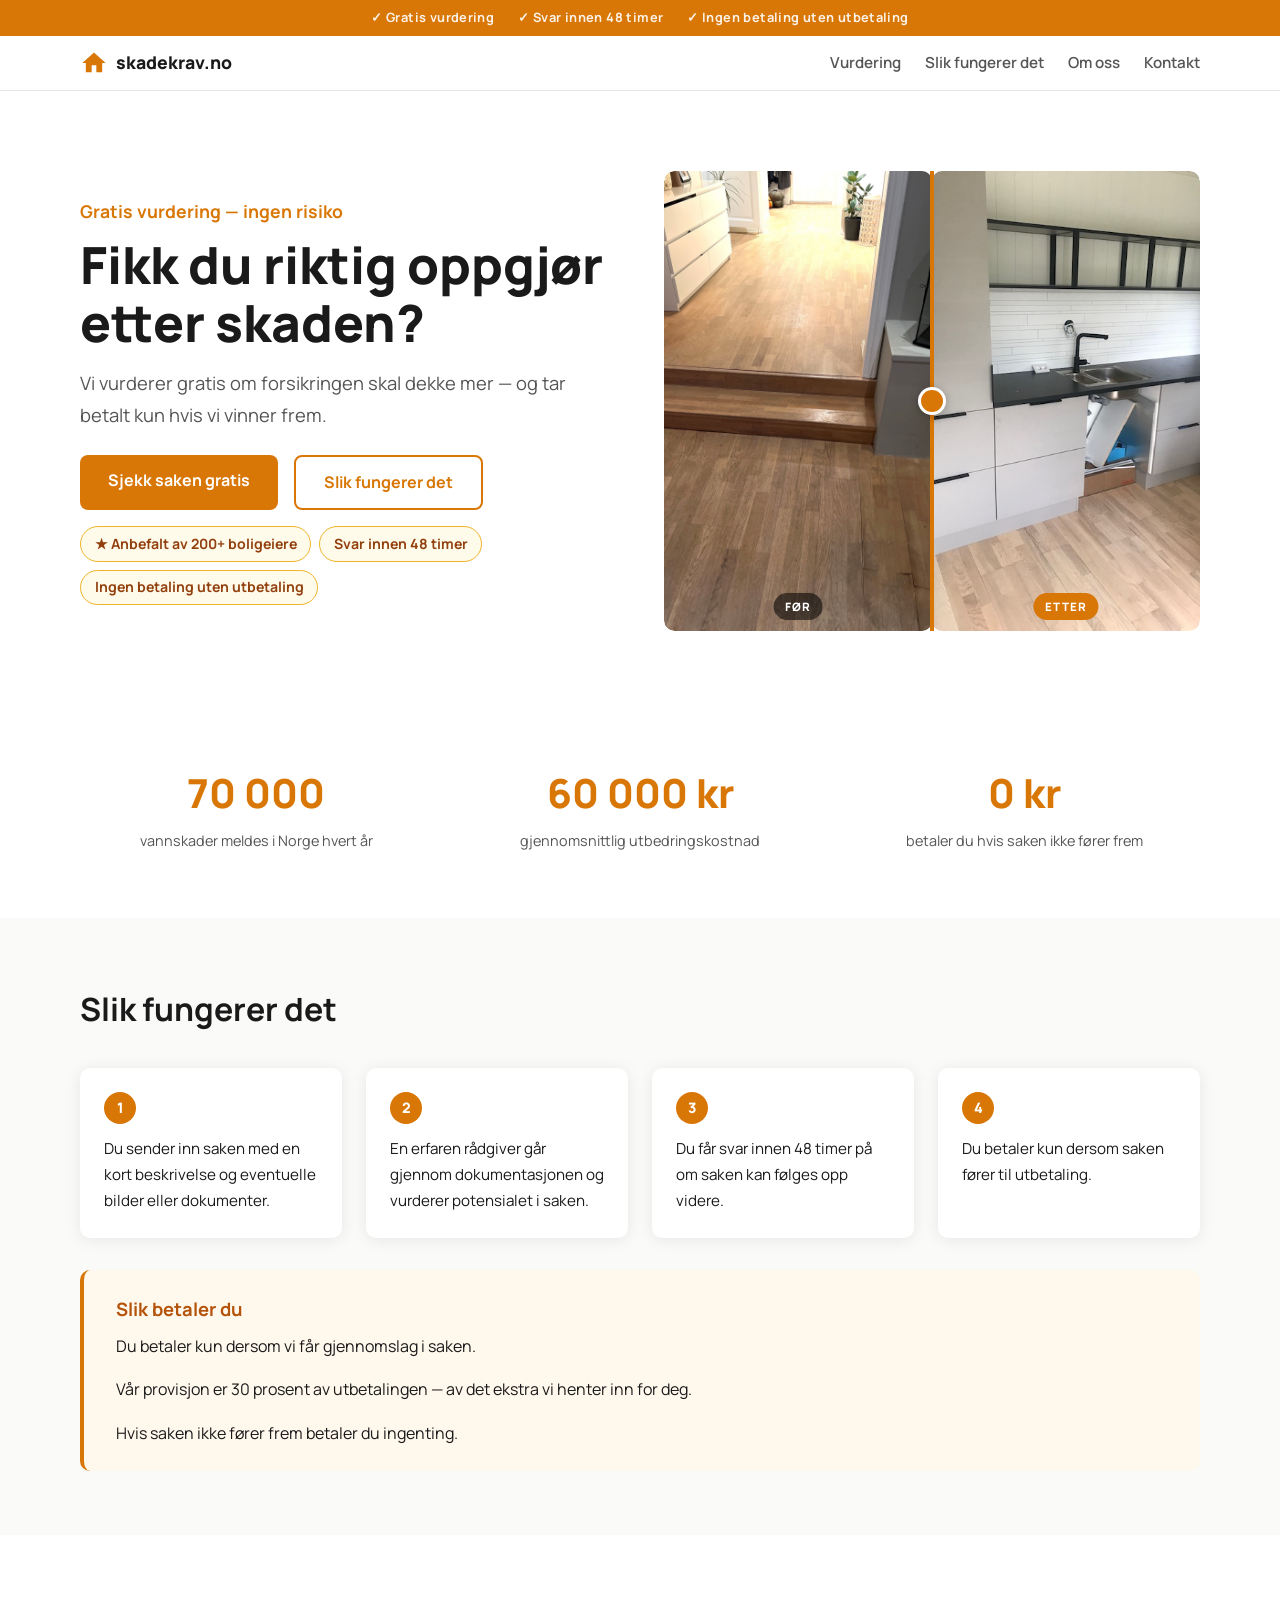
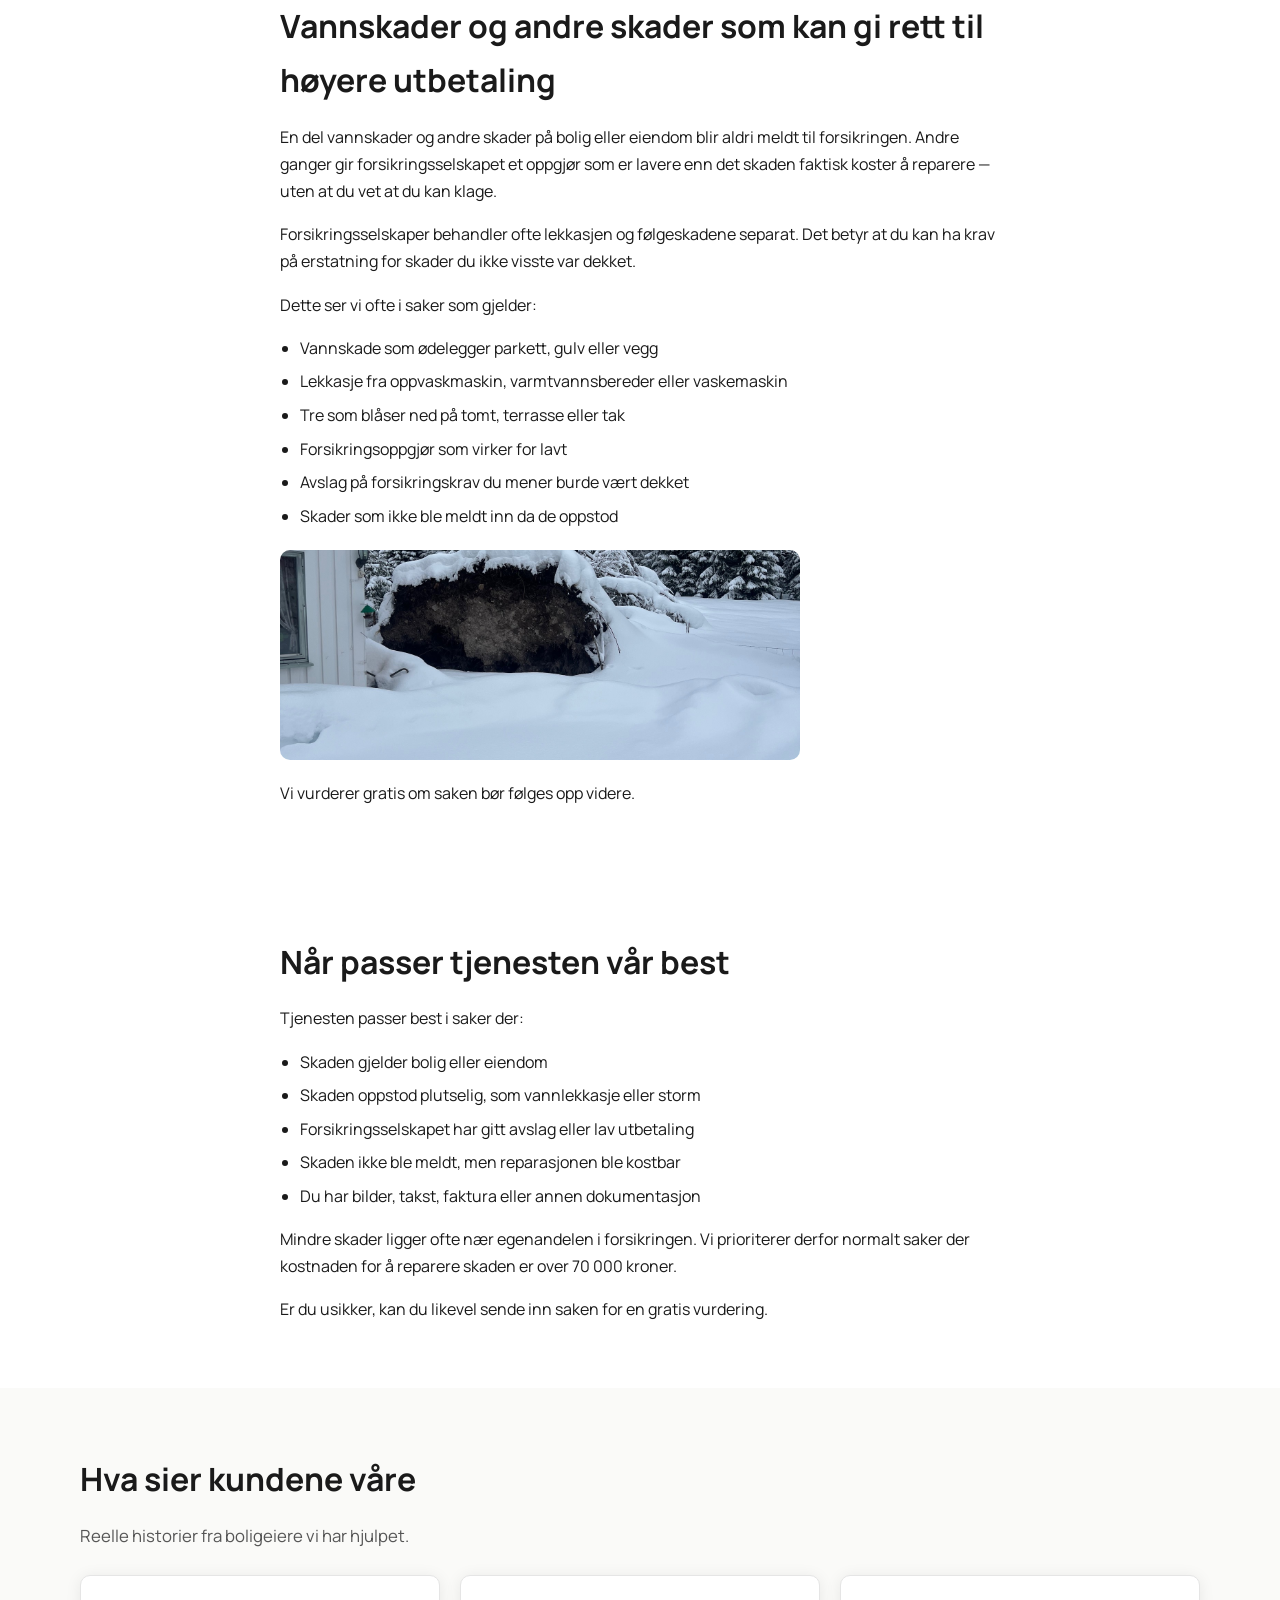
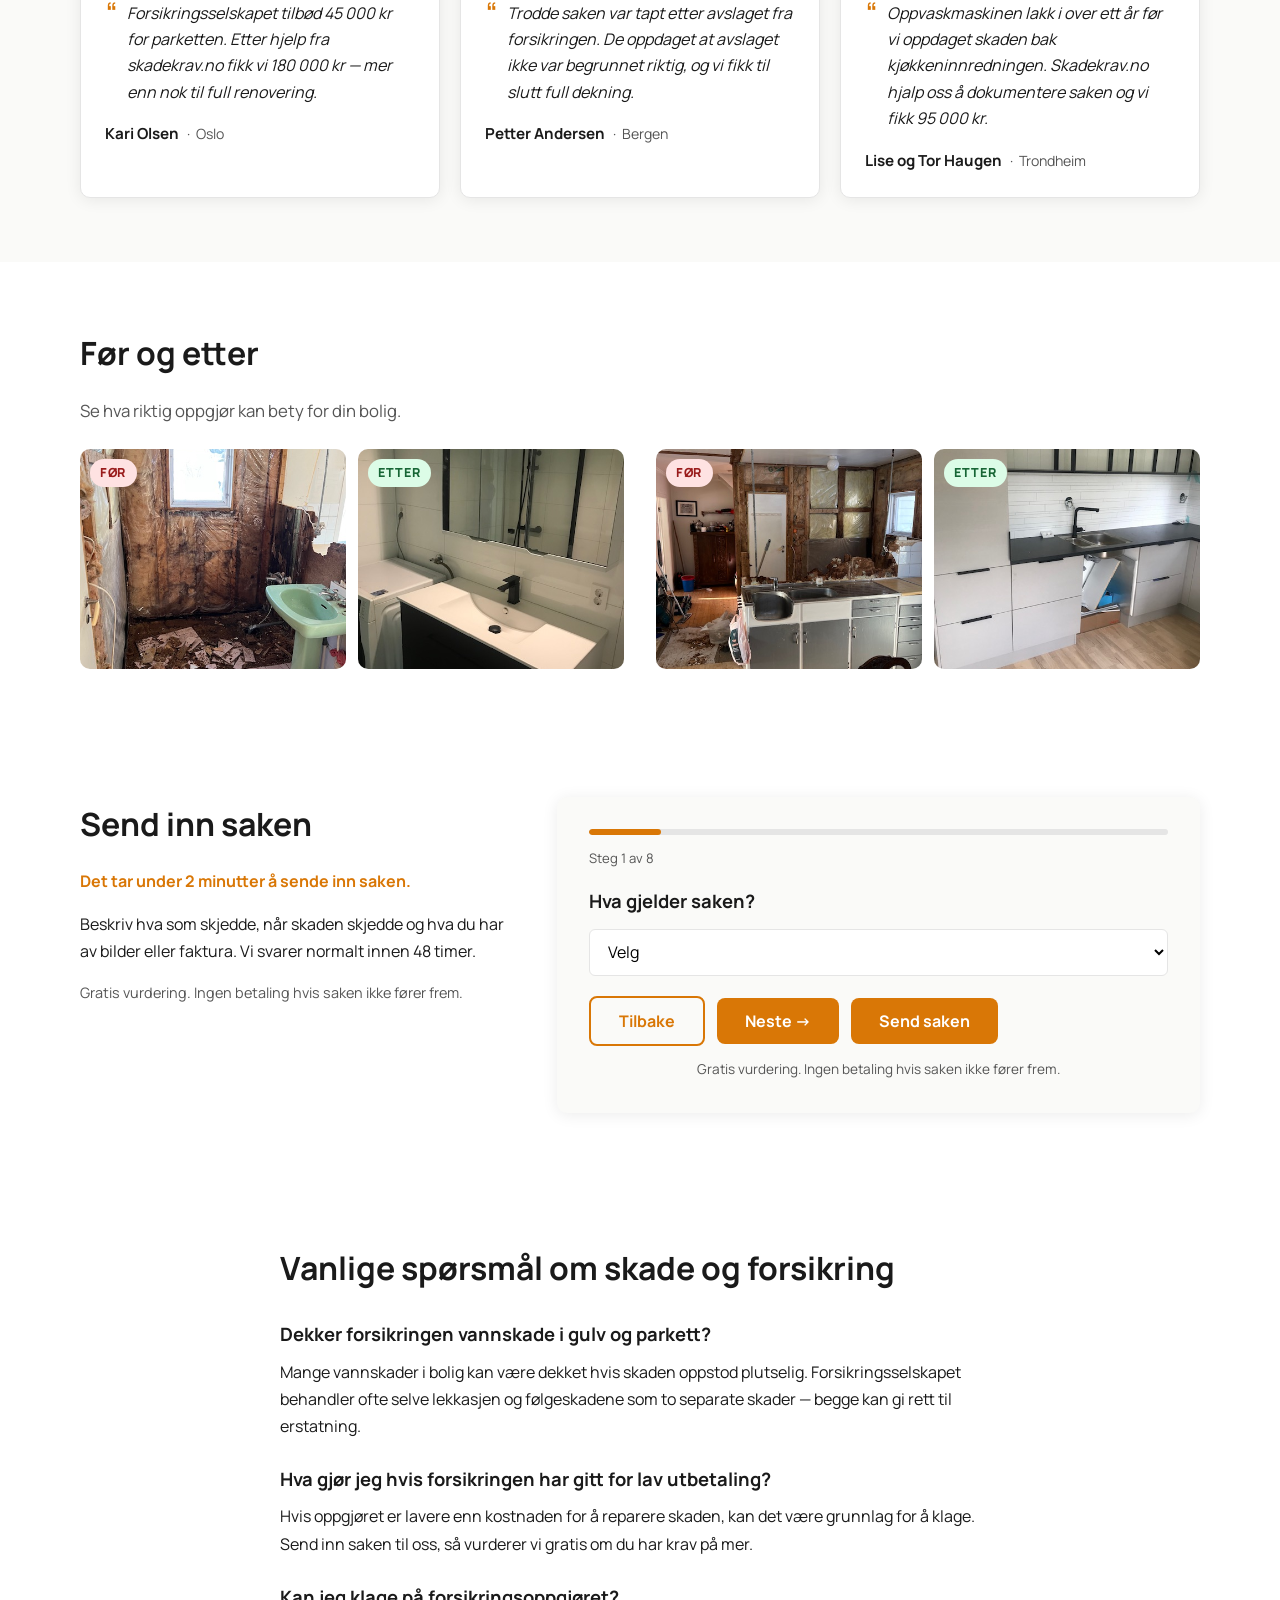
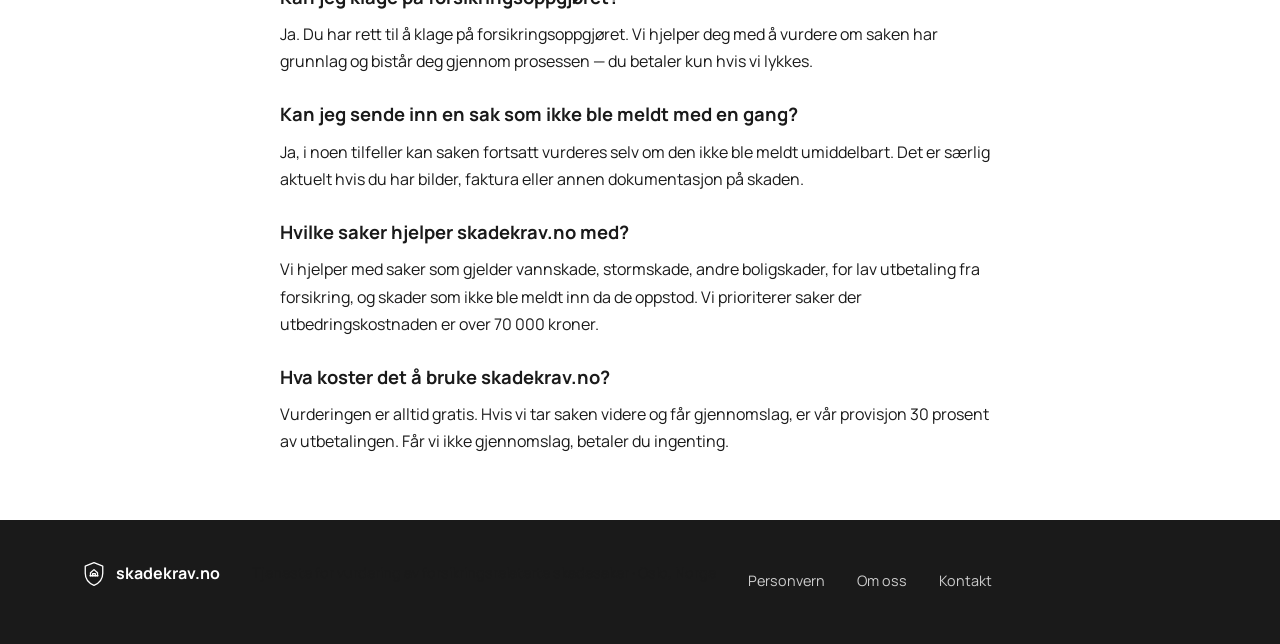
==== index.html @ d32fb57f "Første versjon av skadekrav.no" ====
<!doctype html>
<html lang="no">
<head>
  <meta charset="UTF-8">
  <meta name="viewport" content="width=device-width, initial-scale=1">
  <title>skadekrav.no | Hjelp med forsikringskrav og skadeoppgjør bolig</title>
  <meta name="description" content="Har du fått avslag eller for lav utbetaling fra forsikringen etter vannskade, stormskade eller annen boligskade? Vi vurderer skadekravet ditt gratis og hjelper deg få det du har rett på.">
  <meta name="keywords" content="vannskade forsikring, forsikring avslag, klage forsikringsoppgjør, for lav utbetaling forsikring, hjelp forsikringssak bolig, følgeskade forsikring, lekkasje oppvaskmaskin forsikring, skadekrav bolig">
  <meta name="robots" content="index, follow">
  <link rel="canonical" href="https://skadekrav.no/">
  <meta property="og:title" content="Skadekrav.no – Hjelp med forsikringskrav ved boligskade">
  <meta property="og:description" content="Har du fått avslag eller for lav utbetaling? Vi vurderer saken gratis og hjelper deg få det du har krav på.">
  <meta property="og:url" content="https://skadekrav.no/">
  <meta property="og:type" content="website">
  <meta property="og:locale" content="nb_NO">

  <script type="application/ld+json">
  {"@context":"https://schema.org","@type":"ProfessionalService","name":"Skadekrav.no","description":"Hjelp med forsikringskrav og skadeoppgjør ved boligskader i Norge","url":"https://skadekrav.no","areaServed":"Norway","serviceType":"Forsikringskrav og skadeoppgjør","priceRange":"30% provisjon ved vellykket oppgjør","availableLanguage":"Norwegian"}
  </script>
  <script type="application/ld+json">
  {"@context":"https://schema.org","@type":"FAQPage","mainEntity":[{"@type":"Question","name":"Dekker forsikringen vannskade i gulv og parkett?","acceptedAnswer":{"@type":"Answer","text":"Mange vannskader kan være dekket hvis skaden oppstod plutselig. Forsikringsselskapet behandler ofte lekkasjen og følgeskadene som to separate skader — begge kan gi rett til erstatning."}},{"@type":"Question","name":"Hva gjør jeg hvis forsikringen har gitt for lav utbetaling?","acceptedAnswer":{"@type":"Answer","text":"Hvis oppgjøret er lavere enn kostnaden for å reparere skaden, kan det være grunnlag for å klage. Vi vurderer gratis om du har krav på mer."}},{"@type":"Question","name":"Kan jeg klage på forsikringsoppgjøret?","acceptedAnswer":{"@type":"Answer","text":"Ja. Du har rett til å klage. Vi hjelper deg — du betaler kun hvis vi lykkes."}},{"@type":"Question","name":"Hva koster det?","acceptedAnswer":{"@type":"Answer","text":"Vurderingen er alltid gratis. Får vi gjennomslag, er provisjonen 30 prosent. Lykkes vi ikke, betaler du ingenting."}}]}
  </script>

  <link rel="preconnect" href="https://fonts.googleapis.com">
  <link rel="preconnect" href="https://fonts.gstatic.com" crossorigin>
  <link href="https://fonts.googleapis.com/css2?family=Manrope:wght@400;600;700;800&display=swap" rel="stylesheet">
  <link rel="stylesheet" href="style.css">
  <style>
    .page { display: none; }
    .page.active { display: block; }
  </style>
</head>
<body>

  <div class="topbar" role="banner" aria-label="Fordeler">
    <span>✓ Gratis vurdering</span>
    <span>✓ Svar innen 48 timer</span>
    <span>✓ Ingen betaling uten utbetaling</span>
  </div>

  <header class="site-header" id="top">
    <div class="container nav-wrap">
      <a class="logo" href="#" onclick="showPage('forside'); return false;" aria-label="Til forsiden">
        <svg width="28" height="28" viewBox="0 0 24 24" fill="none" aria-hidden="true" focusable="false">
          <path d="M10 20v-6h4v6h5v-8h3L12 3 2 12h3v8z" fill="#d97706"/>
        </svg>
        <span>skadekrav.no</span>
      </a>
      <button class="menu-toggle" aria-expanded="false" aria-controls="main-menu">Meny</button>
      <nav id="main-menu" class="main-nav" aria-label="Hovedmeny">
        <a href="#" onclick="showPage('forside'); scrollTo('krav'); return false;">Vurdering</a>
        <a href="#" onclick="showPage('forside'); scrollTo('slik'); return false;">Slik fungerer det</a>
        <a href="#" onclick="showPage('om-oss'); return false;">Om oss</a>
        <a href="#" onclick="showPage('forside'); scrollTo('kontakt'); return false;">Kontakt</a>
      </nav>
    </div>
  </header>

  <!-- ===== FORSIDE ===== -->
  <div id="page-forside" class="page active">
    <main>

      <section class="hero section">
        <div class="container hero-grid">
          <div class="hero-content">
            <p class="hero-kicker">Gratis vurdering — ingen risiko</p>
            <h1>Fikk du riktig oppgjør etter skaden?</h1>
            <p class="lead">Vi vurderer gratis om forsikringen skal dekke mer — og tar betalt kun hvis vi vinner frem.</p>
            <div class="cta-group">
              <a class="btn js-cta-primary" href="#" onclick="scrollTo('kontakt'); return false;">Sjekk saken gratis</a>
              <a class="btn btn-ghost" href="#" onclick="scrollTo('slik'); return false;">Slik fungerer det</a>
            </div>
            <div class="trust-line" aria-label="Trygghetsinformasjon">
              <span>&#9733; Anbefalt av 200+ boligeiere</span>
              <span>Svar innen 48 timer</span>
              <span>Ingen betaling uten utbetaling</span>
            </div>
          </div>
          <figure class="hero-image-wrap">
            <div class="hero-split" role="img" aria-label="Parkettgulv skadet av vann til venstre, renovert rom til høyre">
              <div class="hero-split-half">
                <img src="images/hero-parkett-vannskade.jpg" alt="Skadet parkettgulv før utbedring" loading="eager">
                <span class="hero-split-badge foer">Før</span>
              </div>
              <div class="hero-split-divider" aria-hidden="true"></div>
              <div class="hero-split-half">
                <img src="images/resultat-kjokken.jpg" alt="Renovert rom etter forsikringsoppgjør" loading="eager">
                <span class="hero-split-badge etter">Etter</span>
              </div>
            </div>
          </figure>
        </div>
      </section>

      <section class="section section-stats">
        <div class="container stats-grid">
          <div class="stat">
            <span class="stat-num">70 000</span>
            <span class="stat-label">vannskader meldes i Norge hvert år</span>
          </div>
          <div class="stat">
            <span class="stat-num">60 000 kr</span>
            <span class="stat-label">gjennomsnittlig utbedringskostnad</span>
          </div>
          <div class="stat">
            <span class="stat-num">0 kr</span>
            <span class="stat-label">betaler du hvis saken ikke fører frem</span>
          </div>
        </div>
      </section>

      <section class="section section-soft" id="slik">
        <div class="container">
          <h2>Slik fungerer det</h2>
          <div class="steps four">
            <article class="step">
              <span class="step-num">1</span>
              <p>Du sender inn saken med en kort beskrivelse og eventuelle bilder eller dokumenter.</p>
            </article>
            <article class="step">
              <span class="step-num">2</span>
              <p>En erfaren rådgiver går gjennom dokumentasjonen og vurderer potensialet i saken.</p>
            </article>
            <article class="step">
              <span class="step-num">3</span>
              <p>Du får svar innen 48 timer på om saken kan følges opp videre.</p>
            </article>
            <article class="step">
              <span class="step-num">4</span>
              <p>Du betaler kun dersom saken fører til utbetaling.</p>
            </article>
          </div>
          <aside class="payment-box" aria-label="Betalingsinformasjon">
            <h3>Slik betaler du</h3>
            <p>Du betaler kun dersom vi får gjennomslag i saken.</p>
            <p>Vår provisjon er 30 prosent av utbetalingen — av det ekstra vi henter inn for deg.</p>
            <p>Hvis saken ikke fører frem betaler du ingenting.</p>
          </aside>
        </div>
      </section>

      <section class="section" id="krav">
        <div class="container narrow">
          <h2>Vannskader og andre skader som kan gi rett til høyere utbetaling</h2>
          <p>En del vannskader og andre skader på bolig eller eiendom blir aldri meldt til forsikringen. Andre ganger gir forsikringsselskapet et oppgjør som er lavere enn det skaden faktisk koster å reparere — uten at du vet at du kan klage.</p>
          <p>Forsikringsselskaper behandler ofte lekkasjen og følgeskadene separat. Det betyr at du kan ha krav på erstatning for skader du ikke visste var dekket.</p>
          <p>Dette ser vi ofte i saker som gjelder:</p>
          <ul class="event-list">
            <li>Vannskade som ødelegger parkett, gulv eller vegg</li>
            <li>Lekkasje fra oppvaskmaskin, varmtvannsbereder eller vaskemaskin</li>
            <li>Tre som blåser ned på tomt, terrasse eller tak</li>
            <li>Forsikringsoppgjør som virker for lavt</li>
            <li>Avslag på forsikringskrav du mener burde vært dekket</li>
            <li>Skader som ikke ble meldt inn da de oppstod</li>
          </ul>
          <img src="images/stormskade.jpg" alt="Stormskade — tre veltet over terrasse" loading="lazy" class="krav-storm-img">
          <p>Vi vurderer gratis om saken bør følges opp videre.</p>
        </div>
      </section>

      <section class="section" id="passer-best">
        <div class="container narrow">
          <h2>Når passer tjenesten vår best</h2>
          <p>Tjenesten passer best i saker der:</p>
          <ul class="event-list">
            <li>Skaden gjelder bolig eller eiendom</li>
            <li>Skaden oppstod plutselig, som vannlekkasje eller storm</li>
            <li>Forsikringsselskapet har gitt avslag eller lav utbetaling</li>
            <li>Skaden ikke ble meldt, men reparasjonen ble kostbar</li>
            <li>Du har bilder, takst, faktura eller annen dokumentasjon</li>
          </ul>
          <p>Mindre skader ligger ofte nær egenandelen i forsikringen. Vi prioriterer derfor normalt saker der kostnaden for å reparere skaden er over 70 000 kroner.</p>
          <p>Er du usikker, kan du likevel sende inn saken for en gratis vurdering.</p>
        </div>
      </section>

      <section class="section section-soft" id="kundehistorier">
        <div class="container">
          <h2>Hva sier kundene våre</h2>
          <p class="section-lead">Reelle historier fra boligeiere vi har hjulpet.</p>
          <div class="testimonials-grid">
            <article class="testimonial-card">
              <blockquote>Forsikringsselskapet tilbød 45 000 kr for parketten. Etter hjelp fra skadekrav.no fikk vi 180 000 kr — mer enn nok til full renovering.</blockquote>
              <footer>
                <strong>Kari Olsen</strong>
                <span>Oslo</span>
              </footer>
            </article>
            <article class="testimonial-card">
              <blockquote>Trodde saken var tapt etter avslaget fra forsikringen. De oppdaget at avslaget ikke var begrunnet riktig, og vi fikk til slutt full dekning.</blockquote>
              <footer>
                <strong>Petter Andersen</strong>
                <span>Bergen</span>
              </footer>
            </article>
            <article class="testimonial-card">
              <blockquote>Oppvaskmaskinen lakk i over ett år før vi oppdaget skaden bak kjøkkeninnredningen. Skadekrav.no hjalp oss å dokumentere saken og vi fikk 95 000 kr.</blockquote>
              <footer>
                <strong>Lise og Tor Haugen</strong>
                <span>Trondheim</span>
              </footer>
            </article>
          </div>
        </div>
      </section>

      <section class="section" id="foer-etter">
        <div class="container">
          <h2>Før og etter</h2>
          <p class="section-lead">Se hva riktig oppgjør kan bety for din bolig.</p>
          <div class="foer-etter-grid">
            <div class="foer-etter-pair">
              <div class="foer-etter-col">
                <span class="foer-etter-label foer">Før</span>
                <img src="images/fuktskade-bad.jpeg" alt="Fuktskade på bad" loading="lazy">
              </div>
              <div class="foer-etter-col">
                <span class="foer-etter-label etter">Etter</span>
                <img src="images/resultat-bad.jpg" alt="Bad etter utbedring" loading="lazy">
              </div>
            </div>
            <div class="foer-etter-pair">
              <div class="foer-etter-col">
                <span class="foer-etter-label foer">Før</span>
                <img src="images/demontert-kjokken-vannskade.jpeg" alt="Kjøkken demontert etter vannskade" loading="lazy">
              </div>
              <div class="foer-etter-col">
                <span class="foer-etter-label etter">Etter</span>
                <img src="images/resultat-kjokken.jpg" alt="Kjøkken etter utbedring" loading="lazy">
              </div>
            </div>
          </div>
        </div>
      </section>

      <section class="section" id="kontakt">
        <div class="container contact-grid">
          <div>
            <h2>Send inn saken</h2>
            <p class="form-speed">Det tar under 2 minutter å sende inn saken.</p>
            <p>Beskriv hva som skjedde, når skaden skjedde og hva du har av bilder eller faktura. Vi svarer normalt innen 48 timer.</p>
            <p class="privacy-link">Gratis vurdering. Ingen betaling hvis saken ikke fører frem.</p>
          </div>
          <form action="https://formspree.io/f/xgonvdrz" method="POST" enctype="multipart/form-data" id="claim-form" class="form-card">
            <div class="form-progress-wrap" aria-hidden="true">
              <div class="form-progress-bar" id="form-progress-bar"></div>
            </div>
            <p class="form-step-counter" id="form-step-counter" aria-live="polite">Steg 1 av 8</p>

            <div class="form-step" data-step="1">
              <p class="step-question">Hva gjelder saken?</p>
              <label for="caseType" class="sr-only">Hva gjelder saken?</label>
              <select id="caseType" name="hva_gjelder_saken" required>
                <option value="">Velg</option>
                <option>Vannskade i bolig</option>
                <option>Skade på kjøkken eller bad</option>
                <option>Elektrisk skade eller overspenning</option>
                <option>Stormskade på tomt eller bolig</option>
                <option>Annen boligskade</option>
              </select>
            </div>

            <div class="form-step" data-step="2">
              <p class="step-question">Har du meldt skaden til forsikring?</p>
              <label for="reportedToInsurance" class="sr-only">Har du meldt skaden til forsikring?</label>
              <select id="reportedToInsurance" name="meldt_til_forsikring" required>
                <option value="">Velg</option>
                <option>Nei</option>
                <option>Ja</option>
                <option>Usikker</option>
              </select>
            </div>

            <div class="form-step" data-step="3">
              <p class="step-question">Hva er status på saken?</p>
              <label for="caseStatus" class="sr-only">Hva er status på saken?</label>
              <select id="caseStatus" name="saksstatus" required>
                <option value="">Velg</option>
                <option>Ikke meldt ennå</option>
                <option>Fått avslag</option>
                <option>Fått oppgjør som virker for lavt</option>
                <option>Saken er under behandling</option>
                <option>Usikker</option>
              </select>
            </div>

            <div class="form-step" data-step="4">
              <p class="step-question">Har du fått et oppgjør eller tilbud fra forsikringsselskapet?</p>
              <label for="insuranceOffer" class="sr-only">Har du fått et oppgjør eller tilbud?</label>
              <select id="insuranceOffer" name="oppgjor_eller_tilbud" required>
                <option value="">Velg</option>
                <option>Ja</option>
                <option>Nei</option>
                <option>Usikker</option>
              </select>
            </div>

            <div class="form-step" data-step="5">
              <p class="step-question">Hva tror du det vil koste å reparere skaden?</p>
              <label for="damageSize" class="sr-only">Hva tror du det vil koste?</label>
              <select id="damageSize" name="skadestorrelse" required>
                <option value="">Velg</option>
                <option>0 til 70 000</option>
                <option>70 000 til 150 000</option>
                <option>150 000 til 500 000</option>
                <option>Over 500 000</option>
                <option>Usikker</option>
              </select>
              <p id="small-claim-note" class="field-note" hidden>Mindre skader ligger ofte nær egenandelen i forsikringen. De fleste sakene vi prioriterer ligger over 70 000 kroner. Du kan likevel sende inn saken hvis du er usikker.</p>
            </div>

            <div class="form-step" data-step="6">
              <p class="step-question">Har du bilder, takst, faktura eller annen dokumentasjon?</p>
              <label for="hasDocs" class="sr-only">Har du dokumentasjon?</label>
              <select id="hasDocs" name="dokumentasjon_status" required>
                <option value="">Velg</option>
                <option>Ja</option>
                <option>Nei</option>
                <option>Delvis</option>
              </select>
            </div>

            <div class="form-step" data-step="7">
              <p class="step-question">Dine kontaktopplysninger</p>
              <label for="name">Navn</label>
              <input id="name" name="navn" type="text" required>
              <label for="phone">Telefon</label>
              <input id="phone" name="telefon" type="tel" inputmode="tel" required>
              <label for="email">E-post</label>
              <input id="email" name="email" type="email" required>
            </div>

            <div class="form-step" data-step="8">
              <p class="step-question">Beskriv skaden kort</p>
              <label for="message">Hva skjedde, og hva fikk du eventuelt tilbud om?</label>
              <textarea id="message" name="beskrivelse" rows="4" required></textarea>
              <label for="dokument">Last opp bilde eller filer (valgfritt)</label>
              <input id="dokument" name="dokument" type="file" accept="image/*,.pdf,.doc,.docx" multiple>
              <label class="check-label">
                <input id="consent" name="consent" type="checkbox" required>
                Jeg samtykker til at opplysningene brukes til vurdering av saken og at jeg kan kontaktes på oppgitt telefon og e-post.
              </label>
              <p class="privacy-link">Les <a href="#" onclick="showPage('personvern'); return false;">personvernerklæring</a>.</p>
            </div>

            <input type="hidden" id="priorityLevel" name="prioritet_internt" value="Normal">

            <div class="form-nav">
              <button type="button" class="btn btn-ghost" id="form-prev" hidden>Tilbake</button>
              <button type="button" class="btn" id="form-next">Neste &rarr;</button>
              <button type="submit" class="btn" id="form-submit" hidden>Send saken</button>
            </div>

            <p class="form-trust">Gratis vurdering. Ingen betaling hvis saken ikke fører frem.</p>
          </form>
        </div>
      </section>

      <section class="section" id="faq">
        <div class="container narrow">
          <h2>Vanlige spørsmål om skade og forsikring</h2>
          <h3>Dekker forsikringen vannskade i gulv og parkett?</h3>
          <p>Mange vannskader i bolig kan være dekket hvis skaden oppstod plutselig. Forsikringsselskapet behandler ofte selve lekkasjen og følgeskadene som to separate skader — begge kan gi rett til erstatning.</p>
          <h3>Hva gjør jeg hvis forsikringen har gitt for lav utbetaling?</h3>
          <p>Hvis oppgjøret er lavere enn kostnaden for å reparere skaden, kan det være grunnlag for å klage. Send inn saken til oss, så vurderer vi gratis om du har krav på mer.</p>
          <h3>Kan jeg klage på forsikringsoppgjøret?</h3>
          <p>Ja. Du har rett til å klage på forsikringsoppgjøret. Vi hjelper deg med å vurdere om saken har grunnlag og bistår deg gjennom prosessen — du betaler kun hvis vi lykkes.</p>
          <h3>Kan jeg sende inn en sak som ikke ble meldt med en gang?</h3>
          <p>Ja, i noen tilfeller kan saken fortsatt vurderes selv om den ikke ble meldt umiddelbart. Det er særlig aktuelt hvis du har bilder, faktura eller annen dokumentasjon på skaden.</p>
          <h3>Hvilke saker hjelper skadekrav.no med?</h3>
          <p>Vi hjelper med saker som gjelder vannskade, stormskade, andre boligskader, for lav utbetaling fra forsikring, og skader som ikke ble meldt inn da de oppstod. Vi prioriterer saker der utbedringskostnaden er over 70 000 kroner.</p>
          <h3>Hva koster det å bruke skadekrav.no?</h3>
          <p>Vurderingen er alltid gratis. Hvis vi tar saken videre og får gjennomslag, er vår provisjon 30 prosent av utbetalingen. Får vi ikke gjennomslag, betaler du ingenting.</p>
        </div>
      </section>

    </main>
  </div>

  <!-- ===== OM OSS ===== -->
  <div id="page-om-oss" class="page">
    <main>
      <section class="section">
        <div class="container narrow">
          <h1>Om skadekrav.no</h1>
          <p class="lead">Vi er ikke advokater. Vi er ikke et forsikringsselskap. Vi er vanlige folk som har lært systemet å kjenne gjennom mange år med egne kamper — og som nå bruker den kunnskapen til å hjelpe deg.</p>

          <h2>Historien bak</h2>
          <p>Skadekrav.no ble startet av Hans Ivar, bosatt i Oslo-området. Bakgrunnen er ikke juridisk utdanning eller erfaring fra forsikringsbransjen — men noe som kanskje er mer verdifullt: år med egne kamper mot det norske forsikringssystemet.</p>
          <p>Vannskader, stormskader, forsikringsavslag og oppgjør som var langt lavere enn det skadene faktisk kostet å utbedre. Som vanlig boligeier lærte Hans Ivar tidlig at forsikringsselskapene ikke alltid gjør jobben sin på vegne av deg. De har egne takstmenn, egne prosedyrer og egne interesser. Og de fleste av oss vet ikke at vi har rett til å utfordre dem.</p>
          <p>Gjennom mange år med egne saker — for seg selv og familien — ble regelverket, klagemulighetene og de avgjørende argumentene innlært fra innsiden. Ikke fra en lærebok, men fra virkeligheten. Det er denne erfaringen som nå tilbys deg.</p>

          <h2>Hva vi gjør</h2>
          <p>Vi vurderer saken din, ser på dokumentasjonen og gir deg en ærlig tilbakemelding på om du har grunnlag for å gå videre. Hvis vi tror saken kan føre frem, følger vi den opp på dine vegne.</p>
          <p>Vi er ikke advokater og tilbyr ikke juridisk rådgivning. Vi er erfarne privatpersoner som kjenner forsikringssystemet godt og vet hvordan man kommuniserer med forsikringsselskaper for å få rettferdige oppgjør.</p>

          <h2>Hvem vi hjelper</h2>
          <ul class="event-list">
            <li>Boligeiere som har fått avslag de ikke forstår</li>
            <li>Folk som har fått et oppgjør som ikke dekker den faktiske skaden</li>
            <li>De som ikke meldte skaden med en gang, men fortsatt kan ha krav</li>
            <li>Alle som føler seg overkjørt av forsikringsselskapet sitt</li>
          </ul>

          <h2>Vår modell — ingen risiko for deg</h2>
          <p>Vi tar ingen betaling for vurderingen. Hvis vi vurderer at saken ikke har grunnlag, koster det deg ingenting. Hvis vi tar saken og vinner frem, tar vi 30 prosent av det vi henter inn for deg. Det betyr at vi bare tjener penger hvis du gjør det. Det er slik det skal være.</p>

          <div class="cta-group">
            <a class="btn" href="#" onclick="showPage('forside'); return false;">Send inn saken gratis</a>
          </div>
        </div>
      </section>
    </main>
  </div>

  <!-- ===== PERSONVERN ===== -->
  <div id="page-personvern" class="page">
    <main>
      <section class="section">
        <div class="container narrow">
          <h1>Personvernerklæring</h1>
          <p class="lead">Sist oppdatert: mars 2026</p>
          <p>Skadekrav.no tar personvern på alvor. Denne erklæringen forklarer hvilke personopplysninger vi samler inn, hvorfor vi gjør det, og hvilke rettigheter du har.</p>

          <h2>1. Behandlingsansvarlig</h2>
          <ul class="event-list">
            <li>Virksomhet: Skadekrav.no</li>
            <li>Sted: Oslo, Norge</li>
            <li>E-post: post@skadekrav.no</li>
          </ul>
          <p><em>Org.nr. og full forretningsadresse legges til når virksomheten er registrert i Brønnøysundregisteret.</em></p>

          <h2>2. Hvilke opplysninger samler vi inn</h2>
          <ul class="event-list">
            <li>Navn, telefonnummer og e-postadresse</li>
            <li>Beskrivelse av skaden og saken din</li>
            <li>Eventuelle opplastede filer (bilder, faktura, dokumenter)</li>
            <li>Svar på spørsmål om skadetype, forsikringsstatus og skadeomfang</li>
          </ul>

          <h2>3. Formål og rettslig grunnlag</h2>
          <p>Vi behandler opplysningene for å vurdere saken din, kontakte deg med svar, og bistå deg i en eventuell klagesak mot forsikringsselskapet. Rettslig grunnlag er ditt samtykke (GDPR artikkel 6 nr. 1 bokstav a).</p>

          <h2>4. Lagringstid</h2>
          <p>Opplysninger lagres i inntil 12 måneder etter avsluttet sak. Saker som ikke følges opp videre slettes innen 3 måneder.</p>

          <h2>5. Hvem deler vi opplysningene med</h2>
          <p><strong>Formspree:</strong> Skjemaet bruker Formspree (formspree.io), et amerikansk selskap, som databehandler på våre vegne. Overføringen er basert på EUs standardkontraktsvilkår (SCCs). Les mer på formspree.io/legal/privacy-policy.</p>
          <p><strong>Forsikringsselskaper:</strong> Opplysninger deles kun med ditt eksplisitte samtykke og på dine vegne i forbindelse med klagesaker.</p>

          <h2>6. Dine rettigheter</h2>
          <p>Du har rett til innsyn, retting, sletting og tilbaketrekking av samtykke. Du kan også klage til Datatilsynet på datatilsynet.no. Kontakt oss på post@skadekrav.no.</p>

          <h2>7. Informasjonskapsler</h2>
          <p>Skadekrav.no bruker ikke informasjonskapsler til sporing eller markedsføring.</p>

          <h2>8. Kontakt</h2>
          <p>Spørsmål om personvern? Ta kontakt på post@skadekrav.no.</p>

          <div class="cta-group" style="margin-top: 2rem;">
            <a class="btn" href="#" onclick="showPage('forside'); return false;">Tilbake til forsiden</a>
          </div>
        </div>
      </section>
    </main>
  </div>

  <!-- FOOTER -->
  <footer class="site-footer">
    <div class="container footer-grid">
      <p class="footer-brand">
        <img src="images/logo-skadekrav.svg" alt="Logo for Skadekrav.no" width="28" height="28">
        <strong>skadekrav.no</strong>
      </p>
      <p>Tjeneste for vurdering av forsikringsrelaterte skadesaker · Oslo, Norge</p>
      <a href="#" onclick="showPage('personvern'); return false;">Personvern</a>
      <a href="#" onclick="showPage('om-oss'); return false;">Om oss</a>
      <a href="#" onclick="showPage('forside'); scrollTo('kontakt'); return false;">Kontakt</a>
    </div>
  </footer>

  <script src="script.js"></script>

</body>
</html>
---- style.css ----
/* ===========================
   SKADEKRAV.NO — style.css
   =========================== */

*, *::before, *::after { box-sizing: border-box; margin: 0; padding: 0; }

:root {
  --clr-bg: #ffffff;
  --clr-text: #1a1a1a;
  --clr-text-muted: #555;
  --clr-accent: #d97706;
  --clr-accent-dark: #b45309;
  --clr-soft: #fafaf8;
  --clr-border: #e5e5e5;
  --radius: 10px;
  --shadow: 0 2px 16px rgba(0,0,0,.08);
  --max-w: 1120px;
  --font: 'Manrope', sans-serif;
}

html { scroll-behavior: smooth; }

body {
  font-family: var(--font);
  background: var(--clr-bg);
  color: var(--clr-text);
  font-size: 1rem;
  line-height: 1.7;
}

/* CONTAINER */
.container { width: 90%; max-width: var(--max-w); margin-inline: auto; }
.container.narrow { max-width: 720px; }

/* SECTION */
.section { padding: 4rem 0; }
.section-soft { background: var(--clr-soft); }

/* TYPOGRAPHY */
h1 { font-size: clamp(2.1rem, 5.5vw, 3.2rem); font-weight: 800; line-height: 1.15; margin-bottom: 1rem; }
h2 { font-size: clamp(1.4rem, 3vw, 2rem); font-weight: 700; margin-bottom: 1rem; }
h3 { font-size: 1.15rem; font-weight: 700; margin-bottom: .5rem; margin-top: 1.5rem; }
p { margin-bottom: 1rem; color: var(--clr-text); }
p:last-child { margin-bottom: 0; }
.lead { font-size: 1.15rem; color: var(--clr-text-muted); margin-bottom: 1.5rem; }

ul.event-list { padding-left: 1.25rem; margin-bottom: 1rem; }
ul.event-list li { margin-bottom: .4rem; }

/* TOPBAR */
.topbar {
  background: var(--clr-accent);
  color: #fff;
  height: 36px;
  display: flex; align-items: center; justify-content: center;
  gap: 1.5rem;
  font-size: .8rem; font-weight: 700; letter-spacing: .03em;
  padding: 0 1rem;
  white-space: nowrap; overflow: hidden;
}
.topbar span { opacity: .9; }
@media (max-width: 600px) {
  .topbar { gap: .85rem; font-size: .72rem; }
}

/* HEADER */
.site-header {
  position: sticky; top: 0; z-index: 100;
  background: #fff;
  border-bottom: 1px solid var(--clr-border);
  padding: .75rem 0;
}
.nav-wrap { display: flex; align-items: center; gap: 1.5rem; }
.logo { display: flex; align-items: center; gap: .5rem; font-weight: 800; font-size: 1.1rem; text-decoration: none; color: var(--clr-text); }
.logo img { border-radius: 6px; }
.main-nav { display: flex; gap: 1.5rem; margin-left: auto; }
.main-nav a { text-decoration: none; color: var(--clr-text-muted); font-weight: 600; font-size: .95rem; transition: color .2s; }
.main-nav a:hover { color: var(--clr-accent); }
.menu-toggle { display: none; margin-left: auto; background: none; border: 1px solid var(--clr-border); border-radius: 6px; padding: .4rem .8rem; font-family: var(--font); font-size: .9rem; cursor: pointer; }

/* HERO */
.hero { padding: 5rem 0 4rem; }
.hero-grid { display: grid; grid-template-columns: 1fr 1fr; gap: 3rem; align-items: center; }
.hero-content { }
.hero-kicker { font-size: 1.1rem; font-weight: 700; color: var(--clr-accent); margin-bottom: .5rem; }
.cta-group { display: flex; gap: 1rem; flex-wrap: wrap; margin: 1.5rem 0 1rem; }
.trust-line { display: flex; flex-wrap: wrap; gap: .5rem; margin-top: .75rem; }
.trust-line span {
  display: inline-flex; align-items: center;
  border: 1px solid #f0b429; border-radius: 999px;
  padding: .3rem .85rem;
  background: #fffbeb; color: #92400e;
  font-size: .88rem; font-weight: 700;
}
.hero-image-wrap { border-radius: var(--radius); overflow: hidden; }
.hero-image-wrap img { width: 100%; height: auto; display: block; border-radius: var(--radius); }

/* Hero split before/after */
.hero-split {
  position: relative;
  display: grid;
  grid-template-columns: 1fr 1fr;
  border-radius: var(--radius);
  overflow: hidden;
  height: clamp(260px, 36vw, 460px);
}
.hero-split-half { position: relative; overflow: hidden; }
.hero-split-half img { width: 100%; height: 100%; object-fit: cover; display: block; }
.hero-split-badge {
  position: absolute; bottom: .7rem; left: 50%; transform: translateX(-50%);
  font-size: .72rem; font-weight: 800; letter-spacing: .1em; text-transform: uppercase;
  padding: .22rem .7rem; border-radius: 999px; white-space: nowrap;
}
.hero-split-badge.foer  { background: rgba(0,0,0,.55); color: #fff; }
.hero-split-badge.etter { background: var(--clr-accent); color: #fff; }
.hero-split-divider {
  position: absolute; top: 0; bottom: 0; left: calc(50% - 2px); width: 4px;
  background: var(--clr-accent); z-index: 2;
}
.hero-split-divider::after {
  content: '';
  position: absolute; top: 50%; left: 50%;
  transform: translate(-50%, -50%);
  width: 28px; height: 28px;
  background: var(--clr-accent);
  border-radius: 50%; border: 3px solid #fff;
  box-shadow: 0 2px 8px rgba(0,0,0,.25);
}

/* BUTTONS */
.btn {
  display: inline-block;
  background: var(--clr-accent);
  color: #fff;
  font-family: var(--font);
  font-weight: 700;
  font-size: 1rem;
  padding: .75rem 1.75rem;
  border-radius: 8px;
  text-decoration: none;
  border: none;
  cursor: pointer;
  transition: background .2s, transform .1s;
}
.btn:hover { background: var(--clr-accent-dark); transform: translateY(-1px); }
.btn-ghost {
  background: transparent;
  border: 2px solid var(--clr-accent);
  color: var(--clr-accent);
}
.btn-ghost:hover { background: var(--clr-accent); color: #fff; }
.btn-block { width: 100%; text-align: center; }

/* STATS */
.stats-grid { display: grid; grid-template-columns: repeat(3, 1fr); gap: 2rem; text-align: center; }
.stat-num { display: block; font-size: clamp(1.8rem, 4vw, 2.5rem); font-weight: 800; color: var(--clr-accent); }
.stat-label { font-size: .9rem; color: var(--clr-text-muted); }

/* STEPS */
.steps.four { display: grid; grid-template-columns: repeat(4, 1fr); gap: 1.5rem; margin: 2rem 0; }
.step { background: #fff; border-radius: var(--radius); padding: 1.5rem; box-shadow: var(--shadow); }
.step-num { display: inline-flex; align-items: center; justify-content: center; width: 2rem; height: 2rem; background: var(--clr-accent); color: #fff; border-radius: 50%; font-weight: 800; font-size: .9rem; margin-bottom: .75rem; }
.step p { margin: 0; font-size: .95rem; }

/* PAYMENT BOX */
.payment-box {
  background: #fff8ed;
  border-left: 4px solid var(--clr-accent);
  border-radius: var(--radius);
  padding: 1.5rem 2rem;
  margin-top: 2rem;
}
.payment-box h3 { margin-top: 0; color: var(--clr-accent-dark); }

/* CONTACT FORM */
.contact-grid { display: grid; grid-template-columns: 1fr 1.5fr; gap: 3rem; align-items: start; }
.form-card { background: var(--clr-soft); border-radius: var(--radius); padding: 2rem; box-shadow: var(--shadow); }
.form-intro { font-size: .95rem; color: var(--clr-text-muted); margin-bottom: 1.5rem; }
.form-speed { font-weight: 700; color: var(--clr-accent); }
.form-trust { font-size: .85rem; color: var(--clr-text-muted); margin-top: .75rem; text-align: center; }
.privacy-link { font-size: .9rem; color: var(--clr-text-muted); }
.privacy-link a { color: var(--clr-accent); }
.field-note { font-size: .85rem; color: var(--clr-text-muted); background: #fff3cd; border-radius: 6px; padding: .5rem .75rem; margin-top: .25rem; }

label { display: block; font-weight: 600; font-size: .95rem; margin-bottom: .3rem; margin-top: 1rem; }
label:first-of-type { margin-top: 0; }
input[type="text"], input[type="tel"], input[type="email"], select, textarea {
  width: 100%; padding: .65rem .9rem;
  border: 1px solid var(--clr-border);
  border-radius: 6px;
  font-family: var(--font);
  font-size: 1rem;
  background: #fff;
  transition: border-color .2s;
}
input:focus, select:focus, textarea:focus { outline: none; border-color: var(--clr-accent); }
textarea { resize: vertical; }
input[type="file"] { padding: .4rem; font-size: .9rem; }
.check-label { display: flex; gap: .75rem; align-items: flex-start; font-weight: 400; margin-top: 1rem; cursor: pointer; }
.check-label input { margin-top: .25rem; flex-shrink: 0; width: auto; }

/* ── Progressive form ──────────────────────────────── */
.sr-only { position: absolute; width: 1px; height: 1px; padding: 0; margin: -1px; overflow: hidden; clip: rect(0,0,0,0); white-space: nowrap; border: 0; }

.form-progress-wrap { height: 6px; background: var(--clr-border); border-radius: 999px; margin-bottom: .75rem; overflow: hidden; }
.form-progress-bar { height: 100%; background: var(--clr-accent); border-radius: 999px; transition: width .4s ease; width: 0; }
.form-step-counter { font-size: .82rem; color: var(--clr-text-muted); margin-bottom: 1rem; }

.form-step { display: none; }
.form-step.active { display: block; animation: stepIn .3s ease; }
@keyframes stepIn {
  from { opacity: 0; transform: translateX(16px); }
  to   { opacity: 1; transform: translateX(0); }
}

.step-question { font-size: 1.15rem; font-weight: 700; color: var(--clr-text); margin-bottom: .75rem; margin-top: 0; }
.form-nav { display: flex; gap: .75rem; flex-wrap: wrap; align-items: center; margin-top: 1.25rem; }

/* ── Testimonials ──────────────────────────────────── */
.section-lead { color: var(--clr-text-muted); margin-bottom: 1.5rem; font-size: 1.05rem; }
.testimonials-grid { display: grid; gap: 1.25rem; margin-top: 1.5rem; }
.testimonial-card { background: #fff; border: 1px solid var(--clr-border); border-radius: var(--radius); padding: 1.5rem; box-shadow: var(--shadow); }
.testimonial-card blockquote { margin: 0 0 1rem; font-size: 1rem; line-height: 1.65; color: var(--clr-text); font-style: italic; position: relative; padding-left: 1.4rem; }
.testimonial-card blockquote::before { content: '\201C'; position: absolute; left: 0; top: -.15rem; font-size: 2.2rem; line-height: 1; color: var(--clr-accent); font-style: normal; }
.testimonial-card footer { display: flex; align-items: center; gap: .5rem; }
.testimonial-card footer strong { color: var(--clr-text); font-size: .95rem; }
.testimonial-card footer span { color: var(--clr-text-muted); font-size: .88rem; }
.testimonial-card footer span::before { content: '\00B7'; margin-right: .35rem; }
@media (min-width: 760px) { .testimonials-grid { grid-template-columns: repeat(3, 1fr); } }

/* ── Før og etter ──────────────────────────────────── */
.foer-etter-grid { display: grid; gap: 2rem; margin-top: 1.5rem; }
.foer-etter-pair { display: grid; grid-template-columns: 1fr 1fr; gap: .75rem; }
.foer-etter-col { position: relative; }
.foer-etter-col img { width: 100%; height: 220px; object-fit: cover; border-radius: var(--radius); display: block; }
.foer-etter-label {
  position: absolute; top: .6rem; left: .6rem;
  font-size: .78rem; font-weight: 800; letter-spacing: .06em; text-transform: uppercase;
  padding: .2rem .65rem; border-radius: 999px; z-index: 1;
}
.foer-etter-label.foer  { background: #fee2e2; color: #991b1b; }
.foer-etter-label.etter { background: #dcfce7; color: #166534; }
@media (min-width: 760px) { .foer-etter-grid { grid-template-columns: repeat(2, 1fr); } }
@media (max-width: 500px) { .foer-etter-pair { grid-template-columns: 1fr; } .foer-etter-col img { height: 190px; } }

/* Storm illustration */
.krav-storm-img { width: 100%; max-width: 520px; height: 210px; object-fit: cover; border-radius: var(--radius); margin: 1.25rem 0; display: block; }

/* FAQ */
#faq h3 { color: var(--clr-text); }

/* FOOTER */
.site-footer { background: var(--clr-text); color: #ccc; padding: 2.5rem 0; font-size: .9rem; }
.footer-grid { display: flex; flex-wrap: wrap; gap: 1rem 2rem; align-items: center; }
.footer-brand { display: flex; align-items: center; gap: .5rem; color: #fff; font-size: 1rem; }
.footer-brand img { filter: brightness(0) invert(1); border-radius: 4px; }
.site-footer a { color: #ccc; text-decoration: none; }
.site-footer a:hover { color: #fff; }

/* RESPONSIVE */
@media (max-width: 900px) {
  .hero-grid { grid-template-columns: 1fr; }
  .hero-image-wrap { order: -1; max-height: 300px; overflow: hidden; }
  .steps.four { grid-template-columns: repeat(2, 1fr); }
  .contact-grid { grid-template-columns: 1fr; }
  .stats-grid { grid-template-columns: 1fr; gap: 1rem; }
}

@media (max-width: 600px) {
  .main-nav { display: none; }
  .main-nav.open { display: flex; flex-direction: column; position: absolute; top: 60px; left: 0; right: 0; background: #fff; border-bottom: 1px solid var(--clr-border); padding: 1rem 5%; gap: 1rem; }
  .menu-toggle { display: block; }
  .steps.four { grid-template-columns: 1fr; }
  .section { padding: 2.5rem 0; }
  .hero { padding: 2.5rem 0 2rem; }
}
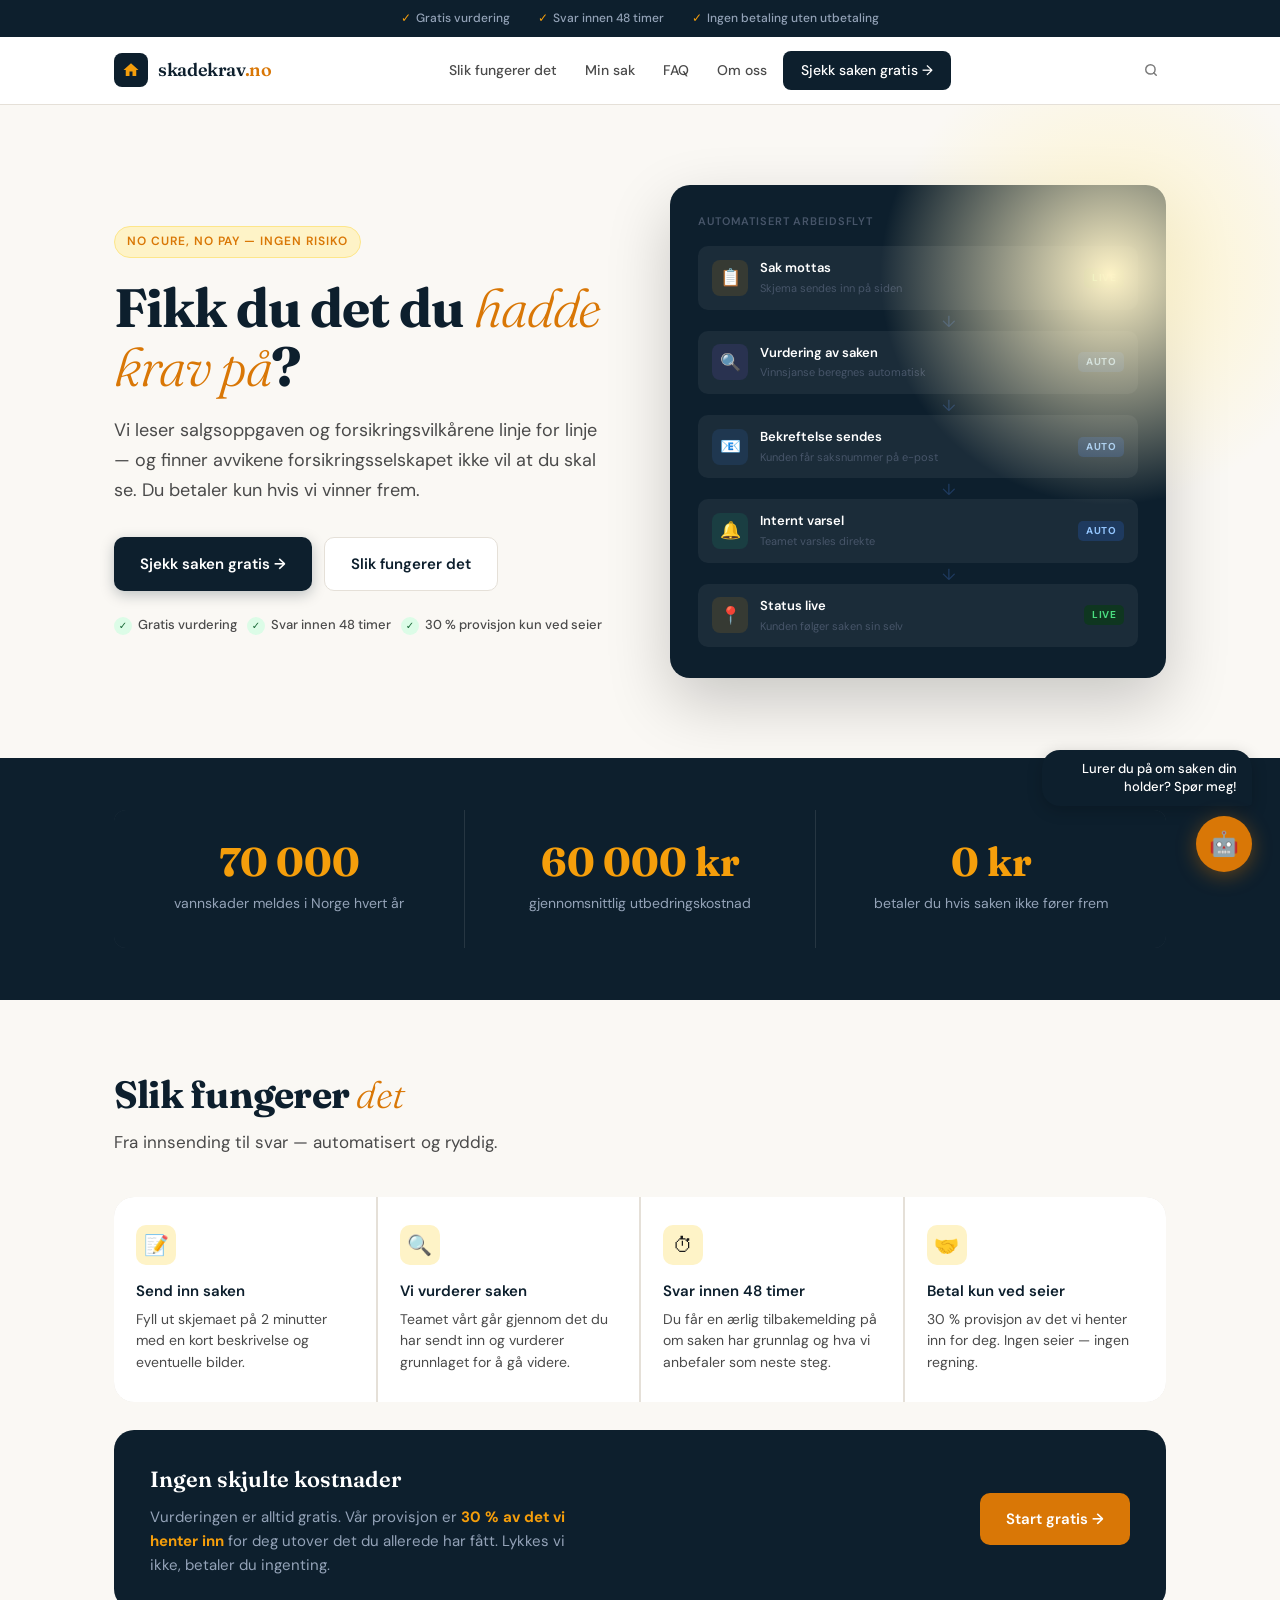
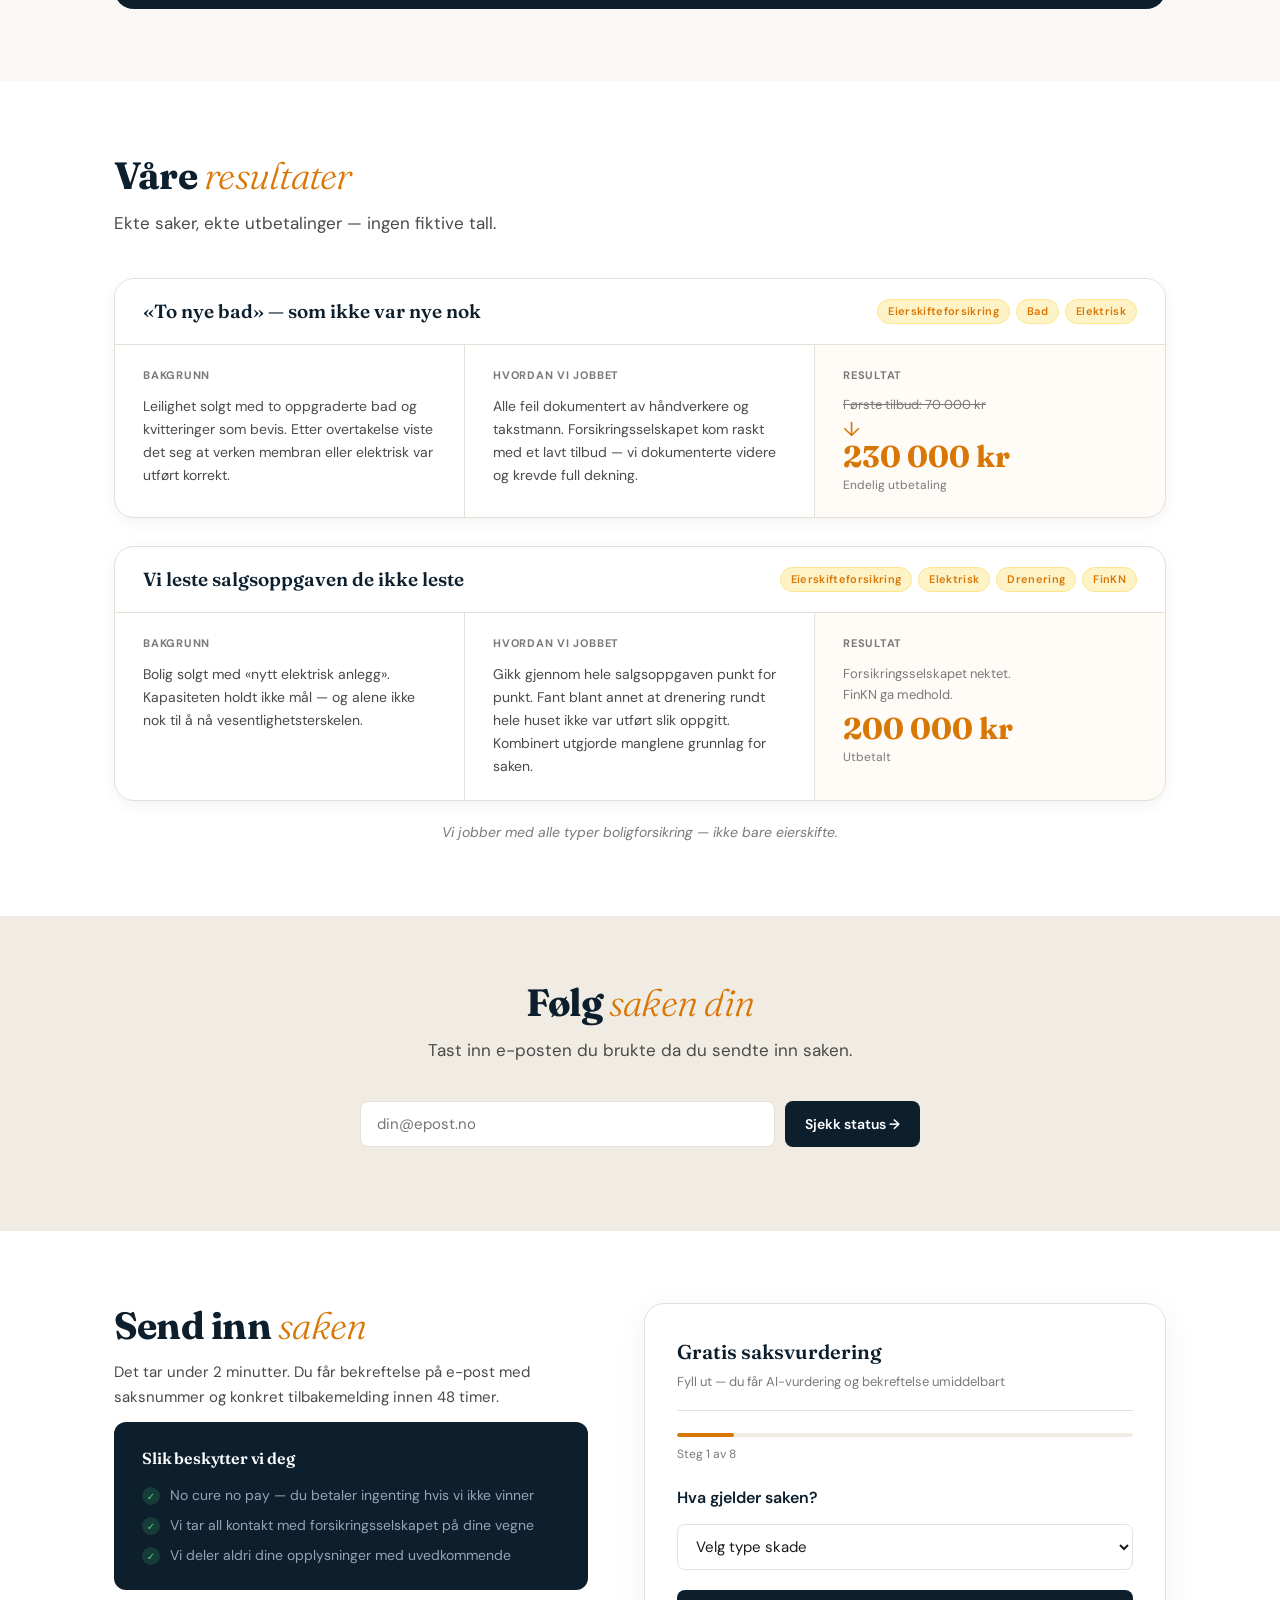
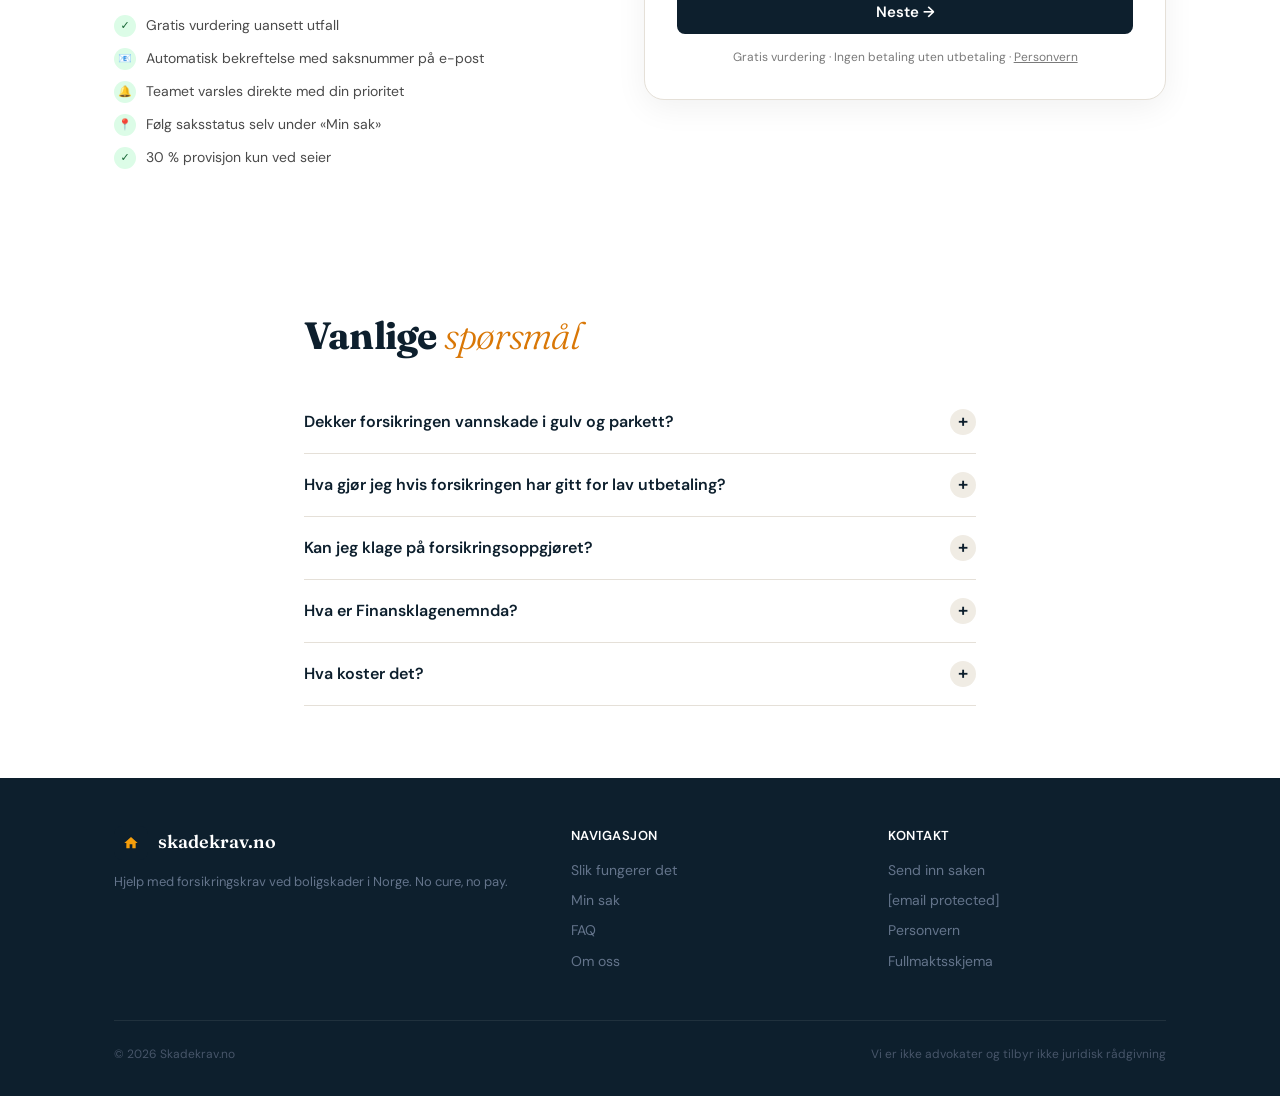
==== commit 3abbe97d: "Resultater, fullmakt, søk og forbedret steg-seksjon Co-Authored-By: Claude Sonnet 4.6 <noreply@anthr" ====
--- a/index.html
+++ b/index.html
@@ -3,483 +3,1117 @@
 <head>
   <meta charset="UTF-8">
   <meta name="viewport" content="width=device-width, initial-scale=1">
-  <title>skadekrav.no | Hjelp med forsikringskrav og skadeoppgjør bolig</title>
-  <meta name="description" content="Har du fått avslag eller for lav utbetaling fra forsikringen etter vannskade, stormskade eller annen boligskade? Vi vurderer skadekravet ditt gratis og hjelper deg få det du har rett på.">
-  <meta name="keywords" content="vannskade forsikring, forsikring avslag, klage forsikringsoppgjør, for lav utbetaling forsikring, hjelp forsikringssak bolig, følgeskade forsikring, lekkasje oppvaskmaskin forsikring, skadekrav bolig">
-  <meta name="robots" content="index, follow">
-  <link rel="canonical" href="https://skadekrav.no/">
-  <meta property="og:title" content="Skadekrav.no – Hjelp med forsikringskrav ved boligskade">
-  <meta property="og:description" content="Har du fått avslag eller for lav utbetaling? Vi vurderer saken gratis og hjelper deg få det du har krav på.">
-  <meta property="og:url" content="https://skadekrav.no/">
-  <meta property="og:type" content="website">
-  <meta property="og:locale" content="nb_NO">
-
-  <script type="application/ld+json">
-  {"@context":"https://schema.org","@type":"ProfessionalService","name":"Skadekrav.no","description":"Hjelp med forsikringskrav og skadeoppgjør ved boligskader i Norge","url":"https://skadekrav.no","areaServed":"Norway","serviceType":"Forsikringskrav og skadeoppgjør","priceRange":"30% provisjon ved vellykket oppgjør","availableLanguage":"Norwegian"}
-  </script>
-  <script type="application/ld+json">
-  {"@context":"https://schema.org","@type":"FAQPage","mainEntity":[{"@type":"Question","name":"Dekker forsikringen vannskade i gulv og parkett?","acceptedAnswer":{"@type":"Answer","text":"Mange vannskader kan være dekket hvis skaden oppstod plutselig. Forsikringsselskapet behandler ofte lekkasjen og følgeskadene som to separate skader — begge kan gi rett til erstatning."}},{"@type":"Question","name":"Hva gjør jeg hvis forsikringen har gitt for lav utbetaling?","acceptedAnswer":{"@type":"Answer","text":"Hvis oppgjøret er lavere enn kostnaden for å reparere skaden, kan det være grunnlag for å klage. Vi vurderer gratis om du har krav på mer."}},{"@type":"Question","name":"Kan jeg klage på forsikringsoppgjøret?","acceptedAnswer":{"@type":"Answer","text":"Ja. Du har rett til å klage. Vi hjelper deg — du betaler kun hvis vi lykkes."}},{"@type":"Question","name":"Hva koster det?","acceptedAnswer":{"@type":"Answer","text":"Vurderingen er alltid gratis. Får vi gjennomslag, er provisjonen 30 prosent. Lykkes vi ikke, betaler du ingenting."}}]}
-  </script>
-
+  <title>Skadekrav.no — Fikk du riktig oppgjør etter skaden?</title>
+  <meta name="description" content="Har du fått avslag eller for lav utbetaling fra forsikringen? Vi vurderer skadekravet ditt gratis. No cure, no pay.">
   <link rel="preconnect" href="https://fonts.googleapis.com">
   <link rel="preconnect" href="https://fonts.gstatic.com" crossorigin>
-  <link href="https://fonts.googleapis.com/css2?family=Manrope:wght@400;600;700;800&display=swap" rel="stylesheet">
-  <link rel="stylesheet" href="style.css">
+  <link href="https://fonts.googleapis.com/css2?family=Fraunces:ital,opsz,wght@0,9..144,300;0,9..144,600;0,9..144,700;1,9..144,300&family=DM+Sans:wght@400;500;600&display=swap" rel="stylesheet">
   <style>
-    .page { display: none; }
-    .page.active { display: block; }
+    *,*::before,*::after{box-sizing:border-box;margin:0;padding:0}
+    :root{
+      --navy:#0d1f2d;--navy-mid:#1a3347;
+      --amber:#d97706;--amber-mid:#f59e0b;--amber-light:#fef3c7;
+      --cream:#faf8f4;--warm:#f0ece4;--white:#fff;
+      --text:#1a1a1a;--text-mid:#4a4a4a;--text-muted:#7a7a7a;
+      --border:#e5e0d8;--green:#166534;--green-bg:#dcfce7;
+      --r:12px;--rl:20px;
+      --fd:'Fraunces',Georgia,serif;--fb:'DM Sans',system-ui,sans-serif;
+    }
+    html{scroll-behavior:smooth}
+    body{font-family:var(--fb);color:var(--text);background:var(--white);font-size:16px;line-height:1.6;-webkit-font-smoothing:antialiased}
+    .page{display:none}.page.active{display:block}
+
+    .topbar{background:var(--navy);color:#94a3b8;font-size:12px;font-weight:500;padding:9px 0;text-align:center}
+    .topbar-inner{display:flex;justify-content:center;gap:28px;flex-wrap:wrap}
+    .topbar span{display:flex;align-items:center;gap:5px}
+    .ck{color:var(--amber-mid)}
+
+    .site-header{position:sticky;top:0;z-index:200;background:rgba(255,255,255,.97);backdrop-filter:blur(8px);border-bottom:1px solid var(--border)}
+    .nav-wrap{display:flex;align-items:center;justify-content:space-between;padding:14px 24px;max-width:1100px;margin:0 auto}
+    .logo{display:flex;align-items:center;gap:10px;text-decoration:none}
+    .logo-icon{width:34px;height:34px;background:var(--navy);border-radius:8px;display:flex;align-items:center;justify-content:center;flex-shrink:0}
+    .logo-wm{font-family:var(--fd);font-size:18px;font-weight:600;letter-spacing:-.02em;color:var(--navy)}
+    .logo-wm span{color:var(--amber)}
+    .main-nav{display:flex;align-items:center;gap:4px}
+    .main-nav a{text-decoration:none;font-size:14px;font-weight:500;color:var(--text-mid);padding:6px 12px;border-radius:8px;transition:background .15s}
+    .main-nav a:hover{background:var(--warm);color:var(--text)}
+    .nav-cta{background:var(--navy)!important;color:var(--white)!important;padding:8px 18px!important}
+    .nav-cta:hover{background:var(--navy-mid)!important}
+    .menu-toggle{display:none;background:none;border:1.5px solid var(--border);border-radius:8px;padding:6px 14px;font-size:14px;cursor:pointer;font-family:var(--fb)}
+
+    .container{max-width:1100px;margin:0 auto;padding:0 24px}
+    .narrow{max-width:720px;margin:0 auto;padding:0 24px}
+    section{padding:72px 0}
+    .section-soft{background:var(--cream)}
+    .section-warm{background:var(--warm)}
+
+    .btn{display:inline-flex;align-items:center;gap:8px;padding:14px 26px;border-radius:10px;font-family:var(--fb);font-size:15px;font-weight:600;text-decoration:none;cursor:pointer;border:none;transition:transform .15s,background .15s}
+    .btn-primary{background:var(--navy);color:var(--white);box-shadow:0 4px 14px rgba(13,31,45,.25)}
+    .btn-primary:hover{background:var(--navy-mid);transform:translateY(-1px)}
+    .btn-ghost{background:var(--white);color:var(--navy);border:1.5px solid var(--border)}
+    .btn-ghost:hover{background:var(--warm)}
+    .btn-amber{background:var(--amber);color:var(--white)}
+    .btn-amber:hover{background:#b45309;transform:translateY(-1px)}
+    .cta-group{display:flex;gap:12px;flex-wrap:wrap}
+
+    /* HERO */
+    .hero{background:var(--cream);padding:80px 0;overflow:hidden;position:relative}
+    .hero::before{content:'';position:absolute;top:-80px;right:-80px;width:500px;height:500px;border-radius:50%;background:radial-gradient(circle,#fef3c7,transparent 65%);pointer-events:none}
+    .hero-grid{display:grid;grid-template-columns:1fr 1fr;gap:60px;align-items:center}
+    .hero-kicker{display:inline-flex;align-items:center;gap:6px;font-size:12px;font-weight:600;letter-spacing:.08em;text-transform:uppercase;color:var(--amber);background:var(--amber-light);border:1px solid #fde68a;padding:5px 12px;border-radius:100px;margin-bottom:20px}
+    h1{font-family:var(--fd);font-size:clamp(36px,5vw,54px);font-weight:700;line-height:1.1;letter-spacing:-.02em;color:var(--navy);margin-bottom:20px}
+    h1 em{font-style:italic;color:var(--amber);font-weight:300}
+    .lead{font-size:18px;color:var(--text-mid);line-height:1.65;margin-bottom:32px}
+    .trust-pills{display:flex;flex-wrap:wrap;gap:10px;margin-top:8px}
+    .trust-pill{display:flex;align-items:center;gap:6px;font-size:13px;color:var(--text-mid);font-weight:500}
+    .trust-pill::before{content:'✓';display:flex;align-items:center;justify-content:center;width:18px;height:18px;background:var(--green-bg);color:var(--green);border-radius:50%;font-size:10px;font-weight:700;flex-shrink:0}
+
+    /* AUTO FLOW ILLUSTRATION */
+    .auto-visual{background:var(--navy);border-radius:var(--rl);padding:28px;box-shadow:0 24px 64px rgba(0,0,0,.2)}
+    .auto-visual-label{font-size:11px;font-weight:600;letter-spacing:.08em;text-transform:uppercase;color:#475569;margin-bottom:16px}
+    .auto-node{display:flex;align-items:center;gap:12px;padding:12px 14px;background:rgba(255,255,255,.06);border-radius:10px;margin-bottom:3px}
+    .an-icon{width:36px;height:36px;border-radius:8px;display:flex;align-items:center;justify-content:center;font-size:17px;flex-shrink:0}
+    .an-text h4{font-size:13px;font-weight:600;color:var(--white);margin-bottom:1px}
+    .an-text p{font-size:11px;color:#475569}
+    .auto-arrow{text-align:center;color:#1e3a5f;font-size:16px;line-height:1;padding:1px 0 1px 62px}
+    .abadge{margin-left:auto;font-size:10px;font-weight:700;padding:2px 8px;border-radius:5px;letter-spacing:.04em;white-space:nowrap;flex-shrink:0}
+    .ab-live{background:#0f3620;color:#4ade80}
+    .ab-auto{background:#1e3a5f;color:#93c5fd}
+    .ab-ai{background:#2e1065;color:#c4b5fd}
+
+    /* STATS */
+    .stats-section{background:var(--navy);padding:52px 0}
+    .stats-grid{display:grid;grid-template-columns:repeat(3,1fr);gap:1px;background:rgba(255,255,255,.1);border-radius:var(--r);overflow:hidden}
+    .stat{background:var(--navy);padding:32px 36px;text-align:center}
+    .stat-num{display:block;font-family:var(--fd);font-size:40px;font-weight:700;color:var(--amber-mid);line-height:1;margin-bottom:8px}
+    .stat-label{font-size:14px;color:#94a3b8;line-height:1.4}
+
+    h2{font-family:var(--fd);font-size:clamp(26px,3.5vw,38px);font-weight:700;line-height:1.2;letter-spacing:-.02em;color:var(--navy);margin-bottom:12px}
+    h2 em{font-style:italic;font-weight:300;color:var(--amber)}
+    .section-sub{font-size:17px;color:var(--text-mid);margin-bottom:40px;max-width:540px}
+
+    .steps-grid{display:grid;grid-template-columns:repeat(4,1fr);gap:2px;background:var(--border);border-radius:var(--rl);overflow:hidden;margin-bottom:28px}
+    .step-card{background:var(--white);padding:28px 22px}
+    .step-num{width:36px;height:36px;border-radius:50%;background:var(--navy);color:var(--white);font-size:14px;font-weight:700;display:flex;align-items:center;justify-content:center;margin-bottom:14px}
+    .step-title{font-weight:600;font-size:15px;color:var(--navy);margin-bottom:6px}
+    .step-text{font-size:14px;color:var(--text-mid);line-height:1.55}
+    .payment-box{background:var(--navy);border-radius:var(--rl);padding:32px 36px;display:flex;align-items:center;justify-content:space-between;gap:28px}
+    .payment-box h3{font-family:var(--fd);font-size:22px;font-weight:600;color:var(--white);margin-bottom:8px}
+    .payment-box p{font-size:15px;color:#94a3b8;max-width:420px}
+    .payment-box p strong{color:var(--amber-mid)}
+
+    /* CONTACT */
+    .contact-grid{display:grid;grid-template-columns:1fr 1.1fr;gap:56px;align-items:start}
+    .contact-intro p{font-size:15px;color:var(--text-mid);margin-bottom:12px;line-height:1.65}
+    .reassure-list{margin-top:24px;display:flex;flex-direction:column;gap:10px}
+    .reassure-item{display:flex;align-items:flex-start;gap:10px;font-size:14px;color:var(--text-mid)}
+    .ri{width:22px;height:22px;border-radius:50%;background:var(--green-bg);color:var(--green);font-size:11px;font-weight:700;display:flex;align-items:center;justify-content:center;flex-shrink:0;margin-top:1px}
+
+    /* FORM */
+    .form-card{background:var(--white);border:1.5px solid var(--border);border-radius:var(--rl);padding:32px;box-shadow:0 8px 32px rgba(0,0,0,.06)}
+    .form-header{margin-bottom:22px;padding-bottom:18px;border-bottom:1px solid var(--border)}
+    .fh-title{font-family:var(--fd);font-size:20px;font-weight:600;color:var(--navy);margin-bottom:4px}
+    .fh-sub{font-size:13px;color:var(--text-muted)}
+    .progress-wrap{height:4px;background:var(--warm);border-radius:2px;margin-bottom:8px;overflow:hidden}
+    .progress-bar{height:100%;background:var(--amber);border-radius:2px;transition:width .3s ease}
+    .step-counter{font-size:12px;color:var(--text-muted);margin-bottom:20px}
+    .form-step{display:none}.form-step.active{display:block}
+    .step-q{font-size:16px;font-weight:600;color:var(--navy);margin-bottom:14px}
+    .form-card label{display:block;font-size:13px;font-weight:500;color:var(--text-mid);margin-bottom:5px;margin-top:14px}
+    .form-card label:first-child{margin-top:0}
+    .form-card input[type=text],.form-card input[type=tel],.form-card input[type=email],.form-card textarea{width:100%;padding:11px 14px;border:1.5px solid var(--border);border-radius:8px;font-family:var(--fb);font-size:15px;color:var(--text);background:var(--white);transition:border-color .15s;appearance:none}
+    .form-card select{width:100%;padding:11px 14px;border:1.5px solid var(--border);border-radius:8px;font-family:var(--fb);font-size:15px;color:var(--text);background:var(--white);transition:border-color .15s;-webkit-appearance:auto;appearance:auto;pointer-events:auto;cursor:pointer}
+    .form-card select:focus,.form-card input:focus,.form-card textarea:focus{outline:none;border-color:var(--navy)}
+    .form-card textarea{resize:vertical;min-height:90px}
+    .form-card input[type=file]{padding:8px 0;font-size:14px;border:none;color:var(--text-mid)}
+    .check-label{display:flex!important;align-items:flex-start;gap:10px;font-size:13px!important;font-weight:400!important;color:var(--text-mid)!important;cursor:pointer;margin-top:16px!important}
+    .check-label input{width:16px;height:16px;flex-shrink:0;margin-top:2px}
+    .form-nav{display:flex;justify-content:space-between;align-items:center;margin-top:20px;gap:10px}
+    .btn-fp{background:var(--navy);color:var(--white);padding:12px 24px;font-size:15px;font-weight:600;border-radius:8px;border:none;cursor:pointer;font-family:var(--fb);transition:background .15s;flex:1}
+    .btn-fp:hover{background:var(--navy-mid)}
+    .btn-fb{background:none;border:1.5px solid var(--border);color:var(--text-mid);padding:12px 18px;font-size:14px;border-radius:8px;cursor:pointer;font-family:var(--fb)}
+    .btn-fb:hover{background:var(--warm)}
+    .form-footnote{font-size:12px;color:var(--text-muted);margin-top:14px;text-align:center}
+    .field-note{font-size:12px;color:var(--amber);margin-top:8px;font-weight:500}
+
+    /* SUCCESS */
+    .form-success{display:none;flex-direction:column}
+    .form-success.visible{display:flex}
+    .succ-header{text-align:center;padding:28px 24px 20px}
+    .succ-icon{width:64px;height:64px;background:var(--green-bg);border-radius:50%;display:flex;align-items:center;justify-content:center;margin:0 auto 16px;font-size:28px}
+    .succ-header h3{font-family:var(--fd);font-size:22px;font-weight:600;color:var(--navy);margin-bottom:6px}
+    .succ-header p{font-size:14px;color:var(--text-mid)}
+    .succ-ref{display:inline-block;background:var(--amber-light);border:1px solid #fde68a;color:var(--amber);font-size:13px;font-weight:700;padding:5px 14px;border-radius:8px;margin-top:10px;letter-spacing:.04em}
+
+    /* AI SCORE IN SUCCESS */
+    .ai-score-box{margin:0 24px 16px;background:var(--cream);border:1.5px solid var(--border);border-radius:var(--r);padding:18px}
+    .ai-score-box h4{font-family:var(--fd);font-size:16px;font-weight:600;color:var(--navy);margin-bottom:4px}
+    .ai-score-box p{font-size:13px;color:var(--text-mid);margin-bottom:12px}
+    .score-meter{height:10px;background:var(--warm);border-radius:5px;overflow:hidden;margin-bottom:6px}
+    .score-meter-fill{height:100%;border-radius:5px;transition:width 1.2s ease}
+    .score-row{display:flex;justify-content:space-between;font-size:12px;margin-bottom:12px}
+    .score-verdict{font-size:13px;font-weight:600;padding:8px 12px;border-radius:8px;text-align:center}
+    .sv-high{background:var(--green-bg);color:var(--green)}
+    .sv-mid{background:var(--amber-light);color:var(--amber)}
+    .sv-low{background:#fef2f2;color:#b91c1c}
+
+    /* AUTO TIMELINE IN SUCCESS */
+    .atl{padding:0 24px 20px;display:flex;flex-direction:column}
+    .atl-title{font-size:11px;font-weight:600;letter-spacing:.07em;text-transform:uppercase;color:var(--text-muted);margin-bottom:12px}
+    .atl-item{display:flex;align-items:flex-start;gap:12px;padding:10px 0;position:relative}
+    .atl-item:not(:last-child)::after{content:'';position:absolute;left:15px;top:40px;bottom:0;width:1.5px;background:var(--border)}
+    .atl-dot{width:30px;height:30px;border-radius:50%;display:flex;align-items:center;justify-content:center;font-size:13px;flex-shrink:0;border:1.5px solid transparent}
+    .atl-dot.done{background:var(--green-bg);border-color:#86efac;color:var(--green)}
+    .atl-dot.running{background:var(--amber-light);border-color:#fde68a;color:var(--amber);animation:pulse 1.5s infinite}
+    .atl-dot.wait{background:var(--warm);border-color:var(--border);color:var(--text-muted)}
+    @keyframes pulse{0%,100%{box-shadow:0 0 0 0 rgba(245,158,11,.3)}50%{box-shadow:0 0 0 5px rgba(245,158,11,0)}}
+    .atl-info h5{font-size:13px;font-weight:600;color:var(--navy);margin-bottom:2px}
+    .atl-info p{font-size:12px;color:var(--text-muted)}
+    .atl-time{margin-left:auto;font-size:11px;color:var(--text-muted);white-space:nowrap;padding-top:3px}
+
+    /* STATUS TRACKER */
+    .status-section{background:var(--warm);padding:64px 0}
+    .status-wrap{max-width:560px;margin:0 auto}
+    .status-input-row{display:flex;gap:10px;margin-bottom:20px}
+    .status-input{flex:1;padding:12px 16px;border:1.5px solid var(--border);border-radius:8px;font-family:var(--fb);font-size:15px;color:var(--text);background:var(--white)}
+    .status-input:focus{outline:none;border-color:var(--navy)}
+    .status-btn{background:var(--navy);color:var(--white);border:none;padding:12px 20px;border-radius:8px;font-family:var(--fb);font-size:14px;font-weight:600;cursor:pointer}
+    .status-card{background:var(--white);border:1.5px solid var(--border);border-radius:var(--rl);padding:28px;display:none}
+    .status-card.visible{display:block}
+    .sc-header{display:flex;align-items:flex-start;justify-content:space-between;margin-bottom:20px;gap:16px}
+    .sc-title h4{font-family:var(--fd);font-size:18px;font-weight:600;color:var(--navy);margin-bottom:4px}
+    .sc-title p{font-size:13px;color:var(--text-muted)}
+    .sc-badge{font-size:12px;font-weight:700;padding:5px 12px;border-radius:8px;white-space:nowrap}
+    .ss-item{display:flex;align-items:flex-start;gap:14px;padding:12px 0;position:relative}
+    .ss-item:not(:last-child)::after{content:'';position:absolute;left:15px;top:44px;bottom:0;width:2px;background:var(--border)}
+    .ss-dot{width:32px;height:32px;border-radius:50%;display:flex;align-items:center;justify-content:center;font-size:12px;font-weight:700;flex-shrink:0;border:2px solid transparent}
+    .ss-dot.done{background:var(--green-bg);border-color:#86efac;color:var(--green)}
+    .ss-dot.active{background:var(--amber-light);border-color:#fde68a;color:var(--amber);animation:pulse 2s infinite}
+    .ss-dot.pending{background:var(--warm);border-color:var(--border);color:var(--text-muted)}
+    .ss-body h5{font-size:14px;font-weight:600;color:var(--navy);margin-bottom:2px}
+    .ss-body p{font-size:13px;color:var(--text-muted);line-height:1.4}
+    .ss-badge{display:inline-block;font-size:10px;font-weight:700;padding:2px 8px;border-radius:5px;margin-left:8px}
+    .ss-badge.done{background:var(--green-bg);color:var(--green)}
+    .ss-badge.active{background:var(--amber-light);color:var(--amber)}
+    .status-notfound{background:var(--white);border:1.5px solid var(--border);border-radius:var(--r);padding:20px;text-align:center;font-size:14px;color:var(--text-mid);display:none}
+    .status-notfound.visible{display:block}
+
+    /* AI CHAT */
+    .ai-fab{position:fixed;bottom:28px;right:28px;z-index:999;display:flex;flex-direction:column;align-items:flex-end;gap:10px}
+    .ai-bubble{background:var(--navy);color:var(--white);border-radius:18px 18px 4px 18px;padding:10px 15px;font-size:13px;font-weight:500;max-width:210px;text-align:right;box-shadow:0 4px 16px rgba(0,0,0,.2);animation:bob 3s ease-in-out infinite;line-height:1.4}
+    @keyframes bob{0%,100%{transform:translateY(0)}50%{transform:translateY(-4px)}}
+    .ai-btn{width:56px;height:56px;border-radius:50%;background:var(--amber);border:none;cursor:pointer;box-shadow:0 4px 20px rgba(217,119,6,.4);display:flex;align-items:center;justify-content:center;font-size:24px;transition:transform .2s}
+    .ai-btn:hover{transform:scale(1.08)}
+    .ai-panel{position:fixed;bottom:100px;right:28px;z-index:998;width:370px;background:var(--white);border:1.5px solid var(--border);border-radius:var(--rl);box-shadow:0 16px 56px rgba(0,0,0,.16);display:none;flex-direction:column;max-height:540px;overflow:hidden}
+    .ai-panel.open{display:flex}
+    .ai-ph{background:var(--navy);padding:16px 20px;display:flex;align-items:center;justify-content:space-between;flex-shrink:0}
+    .ai-ph-info{display:flex;align-items:center;gap:10px}
+    .ai-dot{width:8px;height:8px;border-radius:50%;background:#4ade80}
+    .ai-ph h4{font-family:var(--fd);font-size:16px;font-weight:600;color:var(--white)}
+    .ai-ph p{font-size:11px;color:#94a3b8;margin-top:1px}
+    .ai-close{background:none;border:none;color:#94a3b8;font-size:22px;cursor:pointer;line-height:1;padding:2px}
+    .ai-msgs{flex:1;overflow-y:auto;padding:16px;display:flex;flex-direction:column;gap:10px}
+    .ai-msg{max-width:88%;padding:10px 14px;border-radius:14px;font-size:14px;line-height:1.55}
+    .ai-msg.bot{background:var(--cream);color:var(--text);border-radius:4px 14px 14px 14px;align-self:flex-start}
+    .ai-msg.user{background:var(--navy);color:var(--white);border-radius:14px 14px 4px 14px;align-self:flex-end}
+    .ai-typing{background:var(--cream);align-self:flex-start;padding:14px;border-radius:4px 14px 14px 14px}
+    .dots{display:flex;gap:4px}
+    .dots span{width:7px;height:7px;border-radius:50%;background:var(--text-muted);animation:dt .9s infinite}
+    .dots span:nth-child(2){animation-delay:.2s}
+    .dots span:nth-child(3){animation-delay:.4s}
+    @keyframes dt{0%,60%,100%{transform:translateY(0)}30%{transform:translateY(-6px)}}
+    .ai-input-row{padding:12px 16px;border-top:1px solid var(--border);display:flex;gap:8px;flex-shrink:0}
+    .ai-input{flex:1;padding:9px 13px;border:1.5px solid var(--border);border-radius:8px;font-family:var(--fb);font-size:14px;color:var(--text)}
+    .ai-input:focus{outline:none;border-color:var(--navy)}
+    .ai-send{background:var(--navy);border:none;border-radius:8px;width:38px;height:38px;display:flex;align-items:center;justify-content:center;cursor:pointer;color:var(--white);font-size:16px}
+    .ai-send:hover{background:var(--navy-mid)}
+    .chat-score{background:var(--cream);border-radius:10px;padding:14px;font-size:13px}
+    .csb-bg{height:7px;background:#e5e0d8;border-radius:3px;margin:8px 0 4px;overflow:hidden}
+    .csb-fill{height:100%;border-radius:3px;transition:width .8s}
+    .chat-cta{margin-top:10px;width:100%;background:var(--navy);color:#fff;border:none;padding:9px;border-radius:8px;font-size:13px;font-weight:600;cursor:pointer;font-family:var(--fb)}
+
+    /* FAQ */
+    .faq-item{border-bottom:1px solid var(--border)}
+    .faq-q{display:flex;justify-content:space-between;align-items:center;padding:18px 0;cursor:pointer;font-size:16px;font-weight:600;color:var(--navy);gap:16px}
+    .faq-icon{width:26px;height:26px;border-radius:50%;background:var(--warm);display:flex;align-items:center;justify-content:center;font-size:18px;flex-shrink:0;transition:transform .2s,background .15s;color:var(--navy)}
+    .faq-item.open .faq-icon{background:var(--navy);color:var(--white);transform:rotate(45deg)}
+    .faq-a{font-size:15px;color:var(--text-mid);line-height:1.65;padding-bottom:18px;display:none}
+    .faq-item.open .faq-a{display:block}
+
+    .site-footer{background:var(--navy);color:#94a3b8;padding:48px 0 32px}
+    .footer-grid{display:grid;grid-template-columns:1.5fr 1fr 1fr;gap:40px;margin-bottom:40px}
+    .footer-brand{display:flex;align-items:center;gap:10px;margin-bottom:12px}
+    .footer-brand-name{font-family:var(--fd);font-size:18px;font-weight:600;color:var(--white)}
+    .footer-tagline{font-size:13px;color:#64748b;line-height:1.6}
+    .footer-col h4{font-size:13px;font-weight:600;color:var(--white);margin-bottom:12px;letter-spacing:.04em;text-transform:uppercase}
+    .footer-col a{display:block;font-size:14px;color:#64748b;text-decoration:none;margin-bottom:8px;transition:color .15s}
+    .footer-col a:hover{color:var(--white)}
+    .footer-bottom{border-top:1px solid rgba(255,255,255,.08);padding-top:24px;display:flex;justify-content:space-between;font-size:12px;color:#475569;flex-wrap:wrap;gap:8px}
+
+    .cases-grid{display:grid;grid-template-columns:repeat(2,1fr);gap:24px}
+    .case-card{background:var(--white);border:1.5px solid var(--border);border-radius:var(--rl);padding:32px;box-shadow:0 4px 16px rgba(0,0,0,.05)}
+    .case-badge{display:inline-block;font-size:12px;font-weight:700;background:var(--amber-light);color:var(--amber);border:1px solid #fde68a;padding:4px 12px;border-radius:100px;margin-bottom:16px;letter-spacing:.02em}
+    .case-title{font-family:var(--fd);font-size:20px;font-weight:600;color:var(--navy);margin-bottom:12px;line-height:1.25}
+    .case-text{font-size:15px;color:var(--text-mid);line-height:1.65}
+
+    @media(max-width:860px){
+      .hero-grid,.contact-grid,.footer-grid{grid-template-columns:1fr}
+      .steps-grid{grid-template-columns:1fr 1fr}
+      .stats-grid{grid-template-columns:1fr}
+      .payment-box{flex-direction:column}
+      .main-nav{display:none}
+      .menu-toggle{display:block}
+      .ai-panel{width:calc(100vw - 32px);right:16px}
+      .cases-grid{grid-template-columns:1fr}
+    }
+    @media(max-width:560px){.steps-grid{grid-template-columns:1fr}}
+
+    /* CASE DETAIL */
+    .cases-detail{display:flex;flex-direction:column;gap:28px}
+    .case-detail-card{background:var(--white);border:1.5px solid var(--border);border-radius:var(--rl);overflow:hidden;box-shadow:0 4px 16px rgba(0,0,0,.05)}
+    .case-detail-header{padding:20px 28px;border-bottom:1px solid var(--border);display:flex;align-items:center;gap:14px;flex-wrap:wrap}
+    .case-detail-title{font-family:var(--fd);font-size:19px;font-weight:600;color:var(--navy);flex:1;line-height:1.3}
+    .case-tags{display:flex;gap:6px;flex-wrap:wrap}
+    .case-tag{font-size:11px;font-weight:600;background:var(--amber-light);color:var(--amber);border:1px solid #fde68a;padding:3px 10px;border-radius:100px;letter-spacing:.03em;white-space:nowrap}
+    .case-cols{display:grid;grid-template-columns:1fr 1fr 1fr}
+    .case-col{padding:22px 28px;border-right:1px solid var(--border)}
+    .case-col:last-child{border-right:none;background:rgba(245,158,11,.03)}
+    .case-col-label{font-size:11px;font-weight:700;letter-spacing:.07em;text-transform:uppercase;color:var(--text-muted);margin-bottom:10px}
+    .case-col p{font-size:14px;color:var(--text-mid);line-height:1.65}
+    .case-amount-before{font-size:13px;color:var(--text-muted);text-decoration:line-through;margin-bottom:2px}
+    .case-amount-arrow{font-size:20px;color:var(--amber);margin:3px 0;line-height:1}
+    .case-amount-final{font-family:var(--fd);font-size:30px;font-weight:700;color:var(--amber);line-height:1;margin-bottom:4px}
+    .case-amount-label{font-size:12px;color:var(--text-muted)}
+    .cases-note{text-align:center;font-size:14px;color:var(--text-muted);margin-top:20px;font-style:italic}
+    @media(max-width:760px){.case-cols{grid-template-columns:1fr}.case-col{border-right:none;border-bottom:1px solid var(--border)}.case-col:last-child{border-bottom:none}.case-detail-header{flex-direction:column;align-items:flex-start}}
+
+    /* STEP ICON */
+    .step-icon{width:40px;height:40px;border-radius:10px;background:var(--amber-light);display:flex;align-items:center;justify-content:center;font-size:20px;margin-bottom:14px;flex-shrink:0}
+
+    /* NAV SEARCH */
+    .nav-search{position:relative;display:flex;align-items:center;gap:0;margin-left:6px}
+    .nav-search-input{width:34px;padding:6px 32px 6px 10px;border:1.5px solid transparent;border-radius:8px;font-family:var(--fb);font-size:14px;color:var(--text);background:transparent;transition:width .25s ease,border-color .15s,background .15s,padding .15s;outline:none;cursor:pointer;white-space:nowrap;overflow:hidden}
+    .nav-search-input:focus,.nav-search-input.open{width:190px;border-color:var(--border);background:var(--white);cursor:text}
+    .nav-search-input::placeholder{color:var(--text-muted);opacity:0;transition:opacity .2s}
+    .nav-search-input:focus::placeholder,.nav-search-input.open::placeholder{opacity:1}
+    .nav-search-icon{position:absolute;right:8px;top:50%;transform:translateY(-50%);color:var(--text-muted);pointer-events:none;line-height:1;display:flex}
+    .search-results{position:absolute;top:calc(100% + 8px);right:0;background:var(--white);border:1.5px solid var(--border);border-radius:var(--r);box-shadow:0 8px 28px rgba(0,0,0,.11);min-width:270px;z-index:300;display:none}
+    .search-results.visible{display:block}
+    .search-result-item{padding:10px 16px;cursor:pointer;font-size:14px;color:var(--text-mid);border-bottom:1px solid var(--border);transition:background .1s}
+    .search-result-item:last-child{border-bottom:none}
+    .search-result-item:hover{background:var(--warm);color:var(--text)}
+    .search-result-label{font-size:11px;font-weight:600;letter-spacing:.05em;text-transform:uppercase;color:var(--text-muted);padding:8px 16px 4px;border-bottom:1px solid var(--border)}
+    .search-no-result{padding:12px 16px;font-size:13px;color:var(--text-muted);line-height:1.5}
+    .search-no-result a{color:var(--amber);text-decoration:none;font-weight:600}
+    @media(max-width:860px){.nav-search{display:none}}
+
+    /* PROTECT BOX */
+    .protect-box{background:var(--navy);border-radius:var(--r);padding:24px 28px;margin-bottom:24px}
+    .protect-box h3{font-family:var(--fd);font-size:16px;font-weight:600;color:var(--white);margin-bottom:14px;letter-spacing:-.01em}
+    .protect-item{display:flex;align-items:flex-start;gap:10px;font-size:14px;color:#94a3b8;margin-bottom:9px;line-height:1.5}
+    .protect-item:last-child{margin-bottom:0}
+    .protect-check{width:18px;height:18px;border-radius:50%;background:rgba(74,222,128,.15);color:#4ade80;font-size:10px;font-weight:700;display:flex;align-items:center;justify-content:center;flex-shrink:0;margin-top:2px}
   </style>
 </head>
 <body>
 
-  <div class="topbar" role="banner" aria-label="Fordeler">
-    <span>✓ Gratis vurdering</span>
-    <span>✓ Svar innen 48 timer</span>
-    <span>✓ Ingen betaling uten utbetaling</span>
+<div class="topbar">
+  <div class="topbar-inner">
+    <span><span class="ck">✓</span> Gratis vurdering</span>
+    <span><span class="ck">✓</span> Svar innen 48 timer</span>
+    <span><span class="ck">✓</span> Ingen betaling uten utbetaling</span>
   </div>
-
-  <header class="site-header" id="top">
-    <div class="container nav-wrap">
-      <a class="logo" href="#" onclick="showPage('forside'); return false;" aria-label="Til forsiden">
-        <svg width="28" height="28" viewBox="0 0 24 24" fill="none" aria-hidden="true" focusable="false">
-          <path d="M10 20v-6h4v6h5v-8h3L12 3 2 12h3v8z" fill="#d97706"/>
-        </svg>
-        <span>skadekrav.no</span>
-      </a>
-      <button class="menu-toggle" aria-expanded="false" aria-controls="main-menu">Meny</button>
-      <nav id="main-menu" class="main-nav" aria-label="Hovedmeny">
-        <a href="#" onclick="showPage('forside'); scrollTo('krav'); return false;">Vurdering</a>
-        <a href="#" onclick="showPage('forside'); scrollTo('slik'); return false;">Slik fungerer det</a>
-        <a href="#" onclick="showPage('om-oss'); return false;">Om oss</a>
-        <a href="#" onclick="showPage('forside'); scrollTo('kontakt'); return false;">Kontakt</a>
-      </nav>
+</div>
+
+<header class="site-header">
+  <div class="nav-wrap">
+    <a class="logo" href="#" onclick="showPage('forside');return false;">
+      <div class="logo-icon"><svg width="18" height="18" viewBox="0 0 24 24" fill="none"><path d="M10 20v-6h4v6h5v-8h3L12 3 2 12h3v8z" fill="#f59e0b"/></svg></div>
+      <span class="logo-wm">skadekrav<span>.no</span></span>
+    </a>
+    <button class="menu-toggle">Meny</button>
+    <nav class="main-nav">
+      <a href="#" onclick="showPage('forside');gotoId('slik');return false;">Slik fungerer det</a>
+      <a href="#" onclick="showPage('forside');gotoId('status-section');return false;">Min sak</a>
+      <a href="#" onclick="showPage('forside');gotoId('faq');return false;">FAQ</a>
+      <a href="#" onclick="showPage('om-oss');return false;">Om oss</a>
+      <a href="#kontakt" class="nav-cta">Sjekk saken gratis →</a>
+    </nav>
+    <div class="nav-search">
+      <input type="text" id="nav-search-input" class="nav-search-input" placeholder="Søk på siden…" autocomplete="off" aria-label="Søk">
+      <span class="nav-search-icon"><svg width="14" height="14" viewBox="0 0 24 24" fill="none" stroke="currentColor" stroke-width="2.5" stroke-linecap="round"><circle cx="11" cy="11" r="8"/><line x1="21" y1="21" x2="16.65" y2="16.65"/></svg></span>
+      <div id="nav-search-results" class="search-results"></div>
     </div>
-  </header>
-
-  <!-- ===== FORSIDE ===== -->
-  <div id="page-forside" class="page active">
-    <main>
-
-      <section class="hero section">
-        <div class="container hero-grid">
-          <div class="hero-content">
-            <p class="hero-kicker">Gratis vurdering — ingen risiko</p>
-            <h1>Fikk du riktig oppgjør etter skaden?</h1>
-            <p class="lead">Vi vurderer gratis om forsikringen skal dekke mer — og tar betalt kun hvis vi vinner frem.</p>
-            <div class="cta-group">
-              <a class="btn js-cta-primary" href="#" onclick="scrollTo('kontakt'); return false;">Sjekk saken gratis</a>
-              <a class="btn btn-ghost" href="#" onclick="scrollTo('slik'); return false;">Slik fungerer det</a>
-            </div>
-            <div class="trust-line" aria-label="Trygghetsinformasjon">
-              <span>&#9733; Anbefalt av 200+ boligeiere</span>
-              <span>Svar innen 48 timer</span>
-              <span>Ingen betaling uten utbetaling</span>
+  </div>
+</header>
+
+<div id="page-forside" class="page active">
+<main>
+
+  <section class="hero">
+    <div class="container hero-grid">
+      <div>
+        <p class="hero-kicker">No cure, no pay — ingen risiko</p>
+        <h1>Fikk du det du <em>hadde krav på</em>?</h1>
+        <p class="lead">Vi leser salgsoppgaven og forsikringsvilkårene linje for linje — og finner avvikene forsikringsselskapet ikke vil at du skal se. Du betaler kun hvis vi vinner frem.</p>
+        <div class="cta-group" style="margin-bottom:24px">
+          <a class="btn btn-primary" href="#kontakt">Sjekk saken gratis →</a>
+          <a class="btn btn-ghost" href="#" onclick="gotoId('slik');return false;">Slik fungerer det</a>
+        </div>
+        <div class="trust-pills">
+          <span class="trust-pill">Gratis vurdering</span>
+          <span class="trust-pill">Svar innen 48 timer</span>
+          <span class="trust-pill">30 % provisjon kun ved seier</span>
+        </div>
+      </div>
+      <div class="auto-visual">
+        <div class="auto-visual-label">Automatisert arbeidsflyt</div>
+        <div class="auto-node"><div class="an-icon" style="background:rgba(245,158,11,.12)">📋</div><div class="an-text"><h4>Sak mottas</h4><p>Skjema sendes inn på siden</p></div><span class="abadge ab-live">LIVE</span></div>
+        <div class="auto-arrow">↓</div>
+        <div class="auto-node"><div class="an-icon" style="background:rgba(139,92,246,.12)">🔍</div><div class="an-text"><h4>Vurdering av saken</h4><p>Vinnsjanse beregnes automatisk</p></div><span class="abadge ab-auto">AUTO</span></div>
+        <div class="auto-arrow">↓</div>
+        <div class="auto-node"><div class="an-icon" style="background:rgba(59,130,246,.12)">📧</div><div class="an-text"><h4>Bekreftelse sendes</h4><p>Kunden får saksnummer på e-post</p></div><span class="abadge ab-auto">AUTO</span></div>
+        <div class="auto-arrow">↓</div>
+        <div class="auto-node"><div class="an-icon" style="background:rgba(16,185,129,.12)">🔔</div><div class="an-text"><h4>Internt varsel</h4><p>Teamet varsles direkte</p></div><span class="abadge ab-auto">AUTO</span></div>
+        <div class="auto-arrow">↓</div>
+        <div class="auto-node"><div class="an-icon" style="background:rgba(245,158,11,.12)">📍</div><div class="an-text"><h4>Status live</h4><p>Kunden følger saken sin selv</p></div><span class="abadge ab-live">LIVE</span></div>
+      </div>
+    </div>
+  </section>
+
+  <div class="stats-section">
+    <div class="container">
+      <div class="stats-grid">
+        <div class="stat"><span class="stat-num">70 000</span><span class="stat-label">vannskader meldes i Norge hvert år</span></div>
+        <div class="stat"><span class="stat-num">60 000 kr</span><span class="stat-label">gjennomsnittlig utbedringskostnad</span></div>
+        <div class="stat"><span class="stat-num">0 kr</span><span class="stat-label">betaler du hvis saken ikke fører frem</span></div>
+      </div>
+    </div>
+  </div>
+
+  <section class="section-soft" id="slik">
+    <div class="container">
+      <h2>Slik fungerer <em>det</em></h2>
+      <p class="section-sub">Fra innsending til svar — automatisert og ryddig.</p>
+      <div class="steps-grid">
+        <div class="step-card"><div class="step-icon">📝</div><div class="step-title">Send inn saken</div><p class="step-text">Fyll ut skjemaet på 2 minutter med en kort beskrivelse og eventuelle bilder.</p></div>
+        <div class="step-card"><div class="step-icon">🔍</div><div class="step-title">Vi vurderer saken</div><p class="step-text">Teamet vårt går gjennom det du har sendt inn og vurderer grunnlaget for å gå videre.</p></div>
+        <div class="step-card"><div class="step-icon">⏱</div><div class="step-title">Svar innen 48 timer</div><p class="step-text">Du får en ærlig tilbakemelding på om saken har grunnlag og hva vi anbefaler som neste steg.</p></div>
+        <div class="step-card"><div class="step-icon">🤝</div><div class="step-title">Betal kun ved seier</div><p class="step-text">30 % provisjon av det vi henter inn for deg. Ingen seier — ingen regning.</p></div>
+      </div>
+      <div class="payment-box">
+        <div><h3>Ingen skjulte kostnader</h3><p>Vurderingen er alltid gratis. Vår provisjon er <strong>30 % av det vi henter inn</strong> for deg utover det du allerede har fått. Lykkes vi ikke, betaler du ingenting.</p></div>
+        <a class="btn btn-amber" href="#kontakt" style="white-space:nowrap">Start gratis →</a>
+      </div>
+    </div>
+  </section>
+
+  <!-- RESULTATER -->
+  <section id="resultater">
+    <div class="container">
+      <h2>Våre <em>resultater</em></h2>
+      <p class="section-sub">Ekte saker, ekte utbetalinger — ingen fiktive tall.</p>
+      <div class="cases-detail">
+
+        <div class="case-detail-card">
+          <div class="case-detail-header">
+            <h3 class="case-detail-title">«To nye bad» — som ikke var nye nok</h3>
+            <div class="case-tags">
+              <span class="case-tag">Eierskifteforsikring</span>
+              <span class="case-tag">Bad</span>
+              <span class="case-tag">Elektrisk</span>
             </div>
           </div>
-          <figure class="hero-image-wrap">
-            <div class="hero-split" role="img" aria-label="Parkettgulv skadet av vann til venstre, renovert rom til høyre">
-              <div class="hero-split-half">
-                <img src="images/hero-parkett-vannskade.jpg" alt="Skadet parkettgulv før utbedring" loading="eager">
-                <span class="hero-split-badge foer">Før</span>
-              </div>
-              <div class="hero-split-divider" aria-hidden="true"></div>
-              <div class="hero-split-half">
-                <img src="images/resultat-kjokken.jpg" alt="Renovert rom etter forsikringsoppgjør" loading="eager">
-                <span class="hero-split-badge etter">Etter</span>
-              </div>
-            </div>
-          </figure>
-        </div>
-      </section>
-
-      <section class="section section-stats">
-        <div class="container stats-grid">
-          <div class="stat">
-            <span class="stat-num">70 000</span>
-            <span class="stat-label">vannskader meldes i Norge hvert år</span>
-          </div>
-          <div class="stat">
-            <span class="stat-num">60 000 kr</span>
-            <span class="stat-label">gjennomsnittlig utbedringskostnad</span>
-          </div>
-          <div class="stat">
-            <span class="stat-num">0 kr</span>
-            <span class="stat-label">betaler du hvis saken ikke fører frem</span>
+          <div class="case-cols">
+            <div class="case-col">
+              <div class="case-col-label">Bakgrunn</div>
+              <p>Leilighet solgt med to oppgraderte bad og kvitteringer som bevis. Etter overtakelse viste det seg at verken membran eller elektrisk var utført korrekt.</p>
+            </div>
+            <div class="case-col">
+              <div class="case-col-label">Hvordan vi jobbet</div>
+              <p>Alle feil dokumentert av håndverkere og takstmann. Forsikringsselskapet kom raskt med et lavt tilbud — vi dokumenterte videre og krevde full dekning.</p>
+            </div>
+            <div class="case-col">
+              <div class="case-col-label">Resultat</div>
+              <div class="case-amount-before">Første tilbud: 70 000 kr</div>
+              <div class="case-amount-arrow">↓</div>
+              <div class="case-amount-final">230 000 kr</div>
+              <div class="case-amount-label">Endelig utbetaling</div>
+            </div>
           </div>
         </div>
-      </section>
-
-      <section class="section section-soft" id="slik">
-        <div class="container">
-          <h2>Slik fungerer det</h2>
-          <div class="steps four">
-            <article class="step">
-              <span class="step-num">1</span>
-              <p>Du sender inn saken med en kort beskrivelse og eventuelle bilder eller dokumenter.</p>
-            </article>
-            <article class="step">
-              <span class="step-num">2</span>
-              <p>En erfaren rådgiver går gjennom dokumentasjonen og vurderer potensialet i saken.</p>
-            </article>
-            <article class="step">
-              <span class="step-num">3</span>
-              <p>Du får svar innen 48 timer på om saken kan følges opp videre.</p>
-            </article>
-            <article class="step">
-              <span class="step-num">4</span>
-              <p>Du betaler kun dersom saken fører til utbetaling.</p>
-            </article>
+
+        <div class="case-detail-card">
+          <div class="case-detail-header">
+            <h3 class="case-detail-title">Vi leste salgsoppgaven de ikke leste</h3>
+            <div class="case-tags">
+              <span class="case-tag">Eierskifteforsikring</span>
+              <span class="case-tag">Elektrisk</span>
+              <span class="case-tag">Drenering</span>
+              <span class="case-tag">FinKN</span>
+            </div>
           </div>
-          <aside class="payment-box" aria-label="Betalingsinformasjon">
-            <h3>Slik betaler du</h3>
-            <p>Du betaler kun dersom vi får gjennomslag i saken.</p>
-            <p>Vår provisjon er 30 prosent av utbetalingen — av det ekstra vi henter inn for deg.</p>
-            <p>Hvis saken ikke fører frem betaler du ingenting.</p>
-          </aside>
-        </div>
-      </section>
-
-      <section class="section" id="krav">
-        <div class="container narrow">
-          <h2>Vannskader og andre skader som kan gi rett til høyere utbetaling</h2>
-          <p>En del vannskader og andre skader på bolig eller eiendom blir aldri meldt til forsikringen. Andre ganger gir forsikringsselskapet et oppgjør som er lavere enn det skaden faktisk koster å reparere — uten at du vet at du kan klage.</p>
-          <p>Forsikringsselskaper behandler ofte lekkasjen og følgeskadene separat. Det betyr at du kan ha krav på erstatning for skader du ikke visste var dekket.</p>
-          <p>Dette ser vi ofte i saker som gjelder:</p>
-          <ul class="event-list">
-            <li>Vannskade som ødelegger parkett, gulv eller vegg</li>
-            <li>Lekkasje fra oppvaskmaskin, varmtvannsbereder eller vaskemaskin</li>
-            <li>Tre som blåser ned på tomt, terrasse eller tak</li>
-            <li>Forsikringsoppgjør som virker for lavt</li>
-            <li>Avslag på forsikringskrav du mener burde vært dekket</li>
-            <li>Skader som ikke ble meldt inn da de oppstod</li>
-          </ul>
-          <img src="images/stormskade.jpg" alt="Stormskade — tre veltet over terrasse" loading="lazy" class="krav-storm-img">
-          <p>Vi vurderer gratis om saken bør følges opp videre.</p>
-        </div>
-      </section>
-
-      <section class="section" id="passer-best">
-        <div class="container narrow">
-          <h2>Når passer tjenesten vår best</h2>
-          <p>Tjenesten passer best i saker der:</p>
-          <ul class="event-list">
-            <li>Skaden gjelder bolig eller eiendom</li>
-            <li>Skaden oppstod plutselig, som vannlekkasje eller storm</li>
-            <li>Forsikringsselskapet har gitt avslag eller lav utbetaling</li>
-            <li>Skaden ikke ble meldt, men reparasjonen ble kostbar</li>
-            <li>Du har bilder, takst, faktura eller annen dokumentasjon</li>
-          </ul>
-          <p>Mindre skader ligger ofte nær egenandelen i forsikringen. Vi prioriterer derfor normalt saker der kostnaden for å reparere skaden er over 70 000 kroner.</p>
-          <p>Er du usikker, kan du likevel sende inn saken for en gratis vurdering.</p>
-        </div>
-      </section>
-
-      <section class="section section-soft" id="kundehistorier">
-        <div class="container">
-          <h2>Hva sier kundene våre</h2>
-          <p class="section-lead">Reelle historier fra boligeiere vi har hjulpet.</p>
-          <div class="testimonials-grid">
-            <article class="testimonial-card">
-              <blockquote>Forsikringsselskapet tilbød 45 000 kr for parketten. Etter hjelp fra skadekrav.no fikk vi 180 000 kr — mer enn nok til full renovering.</blockquote>
-              <footer>
-                <strong>Kari Olsen</strong>
-                <span>Oslo</span>
-              </footer>
-            </article>
-            <article class="testimonial-card">
-              <blockquote>Trodde saken var tapt etter avslaget fra forsikringen. De oppdaget at avslaget ikke var begrunnet riktig, og vi fikk til slutt full dekning.</blockquote>
-              <footer>
-                <strong>Petter Andersen</strong>
-                <span>Bergen</span>
-              </footer>
-            </article>
-            <article class="testimonial-card">
-              <blockquote>Oppvaskmaskinen lakk i over ett år før vi oppdaget skaden bak kjøkkeninnredningen. Skadekrav.no hjalp oss å dokumentere saken og vi fikk 95 000 kr.</blockquote>
-              <footer>
-                <strong>Lise og Tor Haugen</strong>
-                <span>Trondheim</span>
-              </footer>
-            </article>
+          <div class="case-cols">
+            <div class="case-col">
+              <div class="case-col-label">Bakgrunn</div>
+              <p>Bolig solgt med «nytt elektrisk anlegg». Kapasiteten holdt ikke mål — og alene ikke nok til å nå vesentlighetsterskelen.</p>
+            </div>
+            <div class="case-col">
+              <div class="case-col-label">Hvordan vi jobbet</div>
+              <p>Gikk gjennom hele salgsoppgaven punkt for punkt. Fant blant annet at drenering rundt hele huset ikke var utført slik oppgitt. Kombinert utgjorde manglene grunnlag for saken.</p>
+            </div>
+            <div class="case-col">
+              <div class="case-col-label">Resultat</div>
+              <p style="font-size:13px;color:var(--text-muted);margin-bottom:8px">Forsikringsselskapet nektet.<br>FinKN ga medhold.</p>
+              <div class="case-amount-final">200 000 kr</div>
+              <div class="case-amount-label">Utbetalt</div>
+            </div>
           </div>
         </div>
-      </section>
-
-      <section class="section" id="foer-etter">
-        <div class="container">
-          <h2>Før og etter</h2>
-          <p class="section-lead">Se hva riktig oppgjør kan bety for din bolig.</p>
-          <div class="foer-etter-grid">
-            <div class="foer-etter-pair">
-              <div class="foer-etter-col">
-                <span class="foer-etter-label foer">Før</span>
-                <img src="images/fuktskade-bad.jpeg" alt="Fuktskade på bad" loading="lazy">
-              </div>
-              <div class="foer-etter-col">
-                <span class="foer-etter-label etter">Etter</span>
-                <img src="images/resultat-bad.jpg" alt="Bad etter utbedring" loading="lazy">
-              </div>
-            </div>
-            <div class="foer-etter-pair">
-              <div class="foer-etter-col">
-                <span class="foer-etter-label foer">Før</span>
-                <img src="images/demontert-kjokken-vannskade.jpeg" alt="Kjøkken demontert etter vannskade" loading="lazy">
-              </div>
-              <div class="foer-etter-col">
-                <span class="foer-etter-label etter">Etter</span>
-                <img src="images/resultat-kjokken.jpg" alt="Kjøkken etter utbedring" loading="lazy">
-              </div>
-            </div>
+
+      </div>
+      <p class="cases-note">Vi jobber med alle typer boligforsikring — ikke bare eierskifte.</p>
+    </div>
+  </section>
+
+  <!-- ══ AUTOMATION 3: STATUS TRACKER ══ -->
+  <section class="status-section" id="status-section">
+    <div class="container">
+      <div style="text-align:center;margin-bottom:36px">
+        <h2>Følg <em>saken din</em></h2>
+        <p class="section-sub" style="margin:8px auto 0">Tast inn e-posten du brukte da du sendte inn saken.</p>
+      </div>
+      <div class="status-wrap">
+        <div class="status-input-row">
+          <input class="status-input" type="email" id="status-email" placeholder="din@epost.no" onkeydown="if(event.key==='Enter')lookupStatus()">
+          <button class="status-btn" onclick="lookupStatus()">Sjekk status →</button>
+        </div>
+        <div class="status-card" id="status-card">
+          <div class="sc-header">
+            <div class="sc-title"><h4 id="sc-name">Din sak</h4><p id="sc-ref">Saksnummer: —</p></div>
+            <span class="sc-badge" id="sc-badge"></span>
+          </div>
+          <div id="sc-steps"></div>
+        </div>
+        <div class="status-notfound" id="status-notfound">
+          Ingen aktiv sak funnet. <a href="#kontakt" style="color:var(--amber);font-weight:600">Send inn saken gratis →</a>
+          <div style="font-size:12px;color:var(--text-muted);margin-top:6px">Tips: prøv <a href="/cdn-cgi/l/email-protection" class="__cf_email__" data-cfemail="e682838b89a6958d8782838d948790c88889">[email&#160;protected]</a> for å se eksempel</div>
+        </div>
+      </div>
+    </div>
+  </section>
+
+  <!-- CONTACT -->
+  <section id="kontakt">
+    <div class="container contact-grid">
+      <div class="contact-intro">
+        <h2>Send inn <em>saken</em></h2>
+        <p>Det tar under 2 minutter. Du får bekreftelse på e-post med saksnummer og konkret tilbakemelding innen 48 timer.</p>
+        <div class="protect-box">
+          <h3>Slik beskytter vi deg</h3>
+          <div class="protect-item"><div class="protect-check">✓</div><span>No cure no pay — du betaler ingenting hvis vi ikke vinner</span></div>
+          <div class="protect-item"><div class="protect-check">✓</div><span>Vi tar all kontakt med forsikringsselskapet på dine vegne</span></div>
+          <div class="protect-item"><div class="protect-check">✓</div><span>Vi deler aldri dine opplysninger med uvedkommende</span></div>
+        </div>
+        <div class="reassure-list">
+          <div class="reassure-item"><div class="ri">✓</div>Gratis vurdering uansett utfall</div>
+          <div class="reassure-item"><div class="ri">📧</div>Automatisk bekreftelse med saksnummer på e-post</div>
+          <div class="reassure-item"><div class="ri">🔔</div>Teamet varsles direkte med din prioritet</div>
+          <div class="reassure-item"><div class="ri">📍</div>Følg saksstatus selv under «Min sak»</div>
+          <div class="reassure-item"><div class="ri">✓</div>30 % provisjon kun ved seier</div>
+        </div>
+      </div>
+      <div>
+        <form id="claim-form">
+          <div class="form-card" id="form-inner">
+            <div class="form-header">
+              <div class="fh-title">Gratis saksvurdering</div>
+              <div class="fh-sub">Fyll ut — du får AI-vurdering og bekreftelse umiddelbart</div>
+            </div>
+            <div class="progress-wrap"><div class="progress-bar" id="prog-bar" style="width:12.5%"></div></div>
+            <p class="step-counter" id="step-counter">Steg 1 av 8</p>
+
+            <div class="form-step active" data-step="1">
+              <p class="step-q">Hva gjelder saken?</p>
+              <select id="f-type" required>
+                <option value="">Velg type skade</option>
+                <option>Vannskade i bolig</option><option>Skade på kjøkken eller bad</option>
+                <option>Elektrisk skade eller overspenning</option><option>Stormskade på tomt eller bolig</option>
+                <option>Annen boligskade</option>
+              </select>
+            </div>
+            <div class="form-step" data-step="2">
+              <p class="step-q">Har du meldt skaden til forsikringen?</p>
+              <select id="f-reported" required>
+                <option value="">Velg</option><option>Ja</option><option>Nei</option><option>Usikker</option>
+              </select>
+            </div>
+            <div class="form-step" data-step="3">
+              <p class="step-q">Hva er status på saken?</p>
+              <select id="f-status" required>
+                <option value="">Velg status</option>
+                <option>Ikke meldt ennå</option><option>Fått avslag</option>
+                <option>Fått oppgjør som virker for lavt</option>
+                <option>Saken er under behandling</option><option>Usikker</option>
+              </select>
+            </div>
+            <div class="form-step" data-step="4">
+              <p class="step-q">Har du fått et oppgjør eller tilbud fra forsikringsselskapet?</p>
+              <select id="f-offer" required>
+                <option value="">Velg</option><option>Ja — jeg har fått et tilbud</option><option>Nei</option><option>Usikker</option>
+              </select>
+            </div>
+            <div class="form-step" data-step="5">
+              <p class="step-q">Hva tror du det vil koste å reparere skaden?</p>
+              <select id="f-size" required>
+                <option value="">Velg størrelsesorden</option>
+                <option value="lav">Under 70 000 kr</option>
+                <option value="mid">70 000 – 150 000 kr</option>
+                <option value="hoy">150 000 – 500 000 kr</option>
+                <option value="krit">Over 500 000 kr</option>
+                <option value="ukjent">Usikker</option>
+              </select>
+              <p id="small-note" class="field-note" hidden>Skader under 70 000 kr ligger nær egenandelen. Send gjerne inn — vi gir en ærlig vurdering.</p>
+            </div>
+            <div class="form-step" data-step="6">
+              <p class="step-q">Har du bilder, takst, faktura eller annen dokumentasjon?</p>
+              <select id="f-docs" required>
+                <option value="">Velg</option>
+                <option value="god">Ja — har god dokumentasjon</option>
+                <option value="delvis">Delvis — noe dokumentasjon</option>
+                <option value="ingen">Nei — lite dokumentasjon</option>
+              </select>
+            </div>
+            <div class="form-step" data-step="7">
+              <p class="step-q">Dine kontaktopplysninger</p>
+              <label>Navn</label><input id="f-name" type="text" placeholder="Ola Nordmann" required>
+              <label>Telefon</label><input id="f-phone" type="tel" placeholder="900 00 000" required>
+              <label>E-post</label><input id="f-email" type="email" placeholder="ola@example.com" required>
+            </div>
+            <div class="form-step" data-step="8">
+              <p class="step-q">Beskriv skaden kort</p>
+              <label>Hva skjedde, og hva fikk du eventuelt tilbud om?</label>
+              <textarea id="f-desc" rows="4" placeholder="F.eks: Vannskade fra oppvaskmaskin mars 2024. Forsikringen tilbød 45 000 kr men reparasjon koster 120 000 kr..." required></textarea>
+              <label>Last opp bilde eller filer (valgfritt)</label>
+              <input type="file" accept="image/*,.pdf,.doc,.docx" multiple>
+              <label class="check-label">
+                <input id="f-consent" type="checkbox" required>
+                <span>Jeg samtykker til at opplysningene brukes til vurdering av saken og at jeg kan kontaktes.</span>
+              </label>
+              <p style="font-size:12px;color:var(--text-muted);margin-top:8px">Les <a href="#" onclick="showPage('personvern');return false;" style="color:var(--amber)">personvernerklæringen</a>.</p>
+            </div>
+            <input type="hidden" id="f-priority" value="Normal">
+            <div class="form-nav">
+              <button type="button" class="btn-fb" id="form-prev" style="display:none">← Tilbake</button>
+              <button type="button" class="btn-fp" id="form-next">Neste →</button>
+            </div>
+            <p class="form-footnote">Gratis vurdering · Ingen betaling uten utbetaling · <a href="#" onclick="showPage('personvern');return false;" style="color:var(--text-muted)">Personvern</a></p>
+          </div>
+        </form>
+
+        <!-- SUCCESS STATE -->
+        <div class="form-card form-success" id="form-success">
+          <div class="succ-header">
+            <div class="succ-icon">✓</div>
+            <h3>Saken er mottatt!</h3>
+            <p>Her er hva som skjer automatisk nå:</p>
+            <div class="succ-ref" id="succ-ref">SK-2026-0000</div>
+          </div>
+
+          <!-- AUTOMATION 1: SCORE -->
+          <div class="ai-score-box">
+            <h4>📋 Vurdering av saken din</h4>
+            <p id="ai-score-text">Vurderer saken basert på svarene dine...</p>
+            <div class="score-meter"><div class="score-meter-fill" id="score-fill" style="width:0%"></div></div>
+            <div class="score-row"><span id="score-pct" style="font-weight:600">—</span><span style="color:var(--text-muted)">av 100 mulige poeng</span></div>
+            <div class="score-verdict" id="score-verdict"></div>
+          </div>
+
+          <!-- AUTOMATION TIMELINE: 2+3+4 -->
+          <div class="atl">
+            <div class="atl-title">Automatisert oppfølging</div>
+            <div class="atl-item">
+              <div class="atl-dot done">✓</div>
+              <div class="atl-info"><h5>Sak opprettet</h5><p>Lagret med saksnummer, score og prioritet</p></div>
+              <span class="atl-time">Nå</span>
+            </div>
+            <div class="atl-item">
+              <div class="atl-dot running" id="atl-email-dot">●</div>
+              <div class="atl-info"><h5>Bekreftelse sendes på e-post</h5><p id="atl-email-p">Sender til <span id="atl-addr"></span>...</p></div>
+              <span class="atl-time">~1 min</span>
+            </div>
+            <div class="atl-item">
+              <div class="atl-dot running" id="atl-sms-dot">●</div>
+              <div class="atl-info"><h5>Internt varsel til teamet</h5><p id="atl-sms-p">SMS + e-post med prioritet</p></div>
+              <span class="atl-time">~1 min</span>
+            </div>
+            <div class="atl-item">
+              <div class="atl-dot wait" id="atl-review-dot">○</div>
+              <div class="atl-info"><h5>Manuell gjennomgang</h5><p>Rådgiver vurderer saken</p></div>
+              <span class="atl-time">Innen 48 t</span>
+            </div>
+            <div class="atl-item">
+              <div class="atl-dot wait">○</div>
+              <div class="atl-info"><h5>Du kontaktes med svar</h5><p>Telefon eller e-post med konkret tilbakemelding</p></div>
+              <span class="atl-time">Innen 48 t</span>
+            </div>
+          </div>
+          <div style="padding:0 24px 24px">
+            <button class="btn btn-ghost" style="width:100%;justify-content:center" onclick="gotoId('status-section')">Følg saken under «Min sak» →</button>
           </div>
         </div>
-      </section>
-
-      <section class="section" id="kontakt">
-        <div class="container contact-grid">
-          <div>
-            <h2>Send inn saken</h2>
-            <p class="form-speed">Det tar under 2 minutter å sende inn saken.</p>
-            <p>Beskriv hva som skjedde, når skaden skjedde og hva du har av bilder eller faktura. Vi svarer normalt innen 48 timer.</p>
-            <p class="privacy-link">Gratis vurdering. Ingen betaling hvis saken ikke fører frem.</p>
-          </div>
-          <form action="https://formspree.io/f/xgonvdrz" method="POST" enctype="multipart/form-data" id="claim-form" class="form-card">
-            <div class="form-progress-wrap" aria-hidden="true">
-              <div class="form-progress-bar" id="form-progress-bar"></div>
-            </div>
-            <p class="form-step-counter" id="form-step-counter" aria-live="polite">Steg 1 av 8</p>
-
-            <div class="form-step" data-step="1">
-              <p class="step-question">Hva gjelder saken?</p>
-              <label for="caseType" class="sr-only">Hva gjelder saken?</label>
-              <select id="caseType" name="hva_gjelder_saken" required>
-                <option value="">Velg</option>
-                <option>Vannskade i bolig</option>
-                <option>Skade på kjøkken eller bad</option>
-                <option>Elektrisk skade eller overspenning</option>
-                <option>Stormskade på tomt eller bolig</option>
-                <option>Annen boligskade</option>
-              </select>
-            </div>
-
-            <div class="form-step" data-step="2">
-              <p class="step-question">Har du meldt skaden til forsikring?</p>
-              <label for="reportedToInsurance" class="sr-only">Har du meldt skaden til forsikring?</label>
-              <select id="reportedToInsurance" name="meldt_til_forsikring" required>
-                <option value="">Velg</option>
-                <option>Nei</option>
-                <option>Ja</option>
-                <option>Usikker</option>
-              </select>
-            </div>
-
-            <div class="form-step" data-step="3">
-              <p class="step-question">Hva er status på saken?</p>
-              <label for="caseStatus" class="sr-only">Hva er status på saken?</label>
-              <select id="caseStatus" name="saksstatus" required>
-                <option value="">Velg</option>
-                <option>Ikke meldt ennå</option>
-                <option>Fått avslag</option>
-                <option>Fått oppgjør som virker for lavt</option>
-                <option>Saken er under behandling</option>
-                <option>Usikker</option>
-              </select>
-            </div>
-
-            <div class="form-step" data-step="4">
-              <p class="step-question">Har du fått et oppgjør eller tilbud fra forsikringsselskapet?</p>
-              <label for="insuranceOffer" class="sr-only">Har du fått et oppgjør eller tilbud?</label>
-              <select id="insuranceOffer" name="oppgjor_eller_tilbud" required>
-                <option value="">Velg</option>
-                <option>Ja</option>
-                <option>Nei</option>
-                <option>Usikker</option>
-              </select>
-            </div>
-
-            <div class="form-step" data-step="5">
-              <p class="step-question">Hva tror du det vil koste å reparere skaden?</p>
-              <label for="damageSize" class="sr-only">Hva tror du det vil koste?</label>
-              <select id="damageSize" name="skadestorrelse" required>
-                <option value="">Velg</option>
-                <option>0 til 70 000</option>
-                <option>70 000 til 150 000</option>
-                <option>150 000 til 500 000</option>
-                <option>Over 500 000</option>
-                <option>Usikker</option>
-              </select>
-              <p id="small-claim-note" class="field-note" hidden>Mindre skader ligger ofte nær egenandelen i forsikringen. De fleste sakene vi prioriterer ligger over 70 000 kroner. Du kan likevel sende inn saken hvis du er usikker.</p>
-            </div>
-
-            <div class="form-step" data-step="6">
-              <p class="step-question">Har du bilder, takst, faktura eller annen dokumentasjon?</p>
-              <label for="hasDocs" class="sr-only">Har du dokumentasjon?</label>
-              <select id="hasDocs" name="dokumentasjon_status" required>
-                <option value="">Velg</option>
-                <option>Ja</option>
-                <option>Nei</option>
-                <option>Delvis</option>
-              </select>
-            </div>
-
-            <div class="form-step" data-step="7">
-              <p class="step-question">Dine kontaktopplysninger</p>
-              <label for="name">Navn</label>
-              <input id="name" name="navn" type="text" required>
-              <label for="phone">Telefon</label>
-              <input id="phone" name="telefon" type="tel" inputmode="tel" required>
-              <label for="email">E-post</label>
-              <input id="email" name="email" type="email" required>
-            </div>
-
-            <div class="form-step" data-step="8">
-              <p class="step-question">Beskriv skaden kort</p>
-              <label for="message">Hva skjedde, og hva fikk du eventuelt tilbud om?</label>
-              <textarea id="message" name="beskrivelse" rows="4" required></textarea>
-              <label for="dokument">Last opp bilde eller filer (valgfritt)</label>
-              <input id="dokument" name="dokument" type="file" accept="image/*,.pdf,.doc,.docx" multiple>
-              <label class="check-label">
-                <input id="consent" name="consent" type="checkbox" required>
-                Jeg samtykker til at opplysningene brukes til vurdering av saken og at jeg kan kontaktes på oppgitt telefon og e-post.
-              </label>
-              <p class="privacy-link">Les <a href="#" onclick="showPage('personvern'); return false;">personvernerklæring</a>.</p>
-            </div>
-
-            <input type="hidden" id="priorityLevel" name="prioritet_internt" value="Normal">
-
-            <div class="form-nav">
-              <button type="button" class="btn btn-ghost" id="form-prev" hidden>Tilbake</button>
-              <button type="button" class="btn" id="form-next">Neste &rarr;</button>
-              <button type="submit" class="btn" id="form-submit" hidden>Send saken</button>
-            </div>
-
-            <p class="form-trust">Gratis vurdering. Ingen betaling hvis saken ikke fører frem.</p>
-          </form>
+      </div>
+    </div>
+  </section>
+
+  <section id="faq">
+    <div class="narrow">
+      <h2>Vanlige <em>spørsmål</em></h2>
+      <div style="margin-top:32px">
+        <div class="faq-item"><div class="faq-q" onclick="toggleFaq(this)">Dekker forsikringen vannskade i gulv og parkett?<span class="faq-icon">+</span></div><div class="faq-a">Mange vannskader i bolig kan være dekket hvis skaden oppstod plutselig. Forsikringsselskapet behandler ofte selve lekkasjen og følgeskadene som to separate skader — begge kan gi rett til erstatning.</div></div>
+        <div class="faq-item"><div class="faq-q" onclick="toggleFaq(this)">Hva gjør jeg hvis forsikringen har gitt for lav utbetaling?<span class="faq-icon">+</span></div><div class="faq-a">Hvis oppgjøret er lavere enn reparasjonskostnaden kan det være grunnlag for klage. Send inn saken, så vurderer vi gratis om du har krav på mer.</div></div>
+        <div class="faq-item"><div class="faq-q" onclick="toggleFaq(this)">Kan jeg klage på forsikringsoppgjøret?<span class="faq-icon">+</span></div><div class="faq-a">Ja. Du har rett til å klage. Vi hjelper deg med å vurdere om saken har grunnlag og bistår gjennom prosessen — du betaler kun hvis vi lykkes.</div></div>
+        <div class="faq-item"><div class="faq-q" onclick="toggleFaq(this)">Hva er Finansklagenemnda?<span class="faq-icon">+</span></div><div class="faq-a">Finansklagenemnda (FinKN) er et uavhengig klageorgan som behandler tvister mellom forbrukere og forsikringsselskaper. Nemnda behandler over 1 500 forsikringsklager i året, og mange klagere får medhold.</div></div>
+        <div class="faq-item"><div class="faq-q" onclick="toggleFaq(this)">Hva koster det?<span class="faq-icon">+</span></div><div class="faq-a">Vurderingen er alltid gratis. Får vi gjennomslag er provisjonen 30 % av det vi henter inn for deg. Lykkes vi ikke, betaler du ingenting.</div></div>
+      </div>
+    </div>
+  </section>
+
+</main>
+</div>
+
+<!-- OM OSS -->
+<div id="page-om-oss" class="page">
+<main>
+  <div style="background:var(--navy);padding:72px 0 60px"><div class="narrow">
+    <p class="hero-kicker" style="margin-bottom:16px">Hvem er vi</p>
+    <h1 style="color:var(--white)">Om skadekrav.no</h1>
+    <p class="lead" style="color:#94a3b8">Vi er ikke advokater. Vi er boligeiere som lærte systemet på den harde måten — og bruker nå kunnskapen til å hjelpe deg.</p>
+  </div></div>
+  <div style="padding:60px 0"><div class="narrow">
+    <h2>Historien bak</h2>
+    <p style="font-size:16px;color:var(--text-mid);line-height:1.75;margin-bottom:16px">Skadekrav.no ble startet av Hans Ivar. Bakgrunnen er ikke juridisk utdanning eller erfaring fra forsikringsbransjen — men noe som kanskje er mer verdifullt: år med egne kamper mot det norske forsikringssystemet.</p>
+    <p style="font-size:16px;color:var(--text-mid);line-height:1.75;margin-bottom:16px">Som vanlig boligeier lærte Hans Ivar tidlig at forsikringsselskapene ikke alltid gjør jobben sin på vegne av deg. Gjennom mange år med egne saker ble regelverket og klagemulighetene innlært fra innsiden. Det er denne erfaringen som nå tilbys deg.</p>
+    <h2 style="margin-top:36px">Vår modell</h2>
+    <p style="font-size:16px;color:var(--text-mid);line-height:1.75;margin-bottom:24px">Vi tar ingen betaling for vurderingen. Tar vi saken og vinner frem, tar vi 30 % av det vi henter inn. Lykkes vi ikke, betaler du ingenting.</p>
+    <div class="cta-group">
+      <a class="btn btn-primary" href="#kontakt" onclick="showPage('forside');return false;">Send inn saken gratis →</a>
+      <a class="btn btn-ghost" href="#" onclick="showPage('forside');return false;">Tilbake</a>
+    </div>
+  </div></div>
+</main>
+</div>
+
+<!-- PERSONVERN -->
+<div id="page-personvern" class="page">
+<main><div style="padding:60px 0"><div class="narrow">
+  <h1 style="font-family:var(--fd);font-size:clamp(26px,3.5vw,38px);font-weight:700;color:var(--navy);margin-bottom:8px">Personvernerklæring</h1>
+  <p style="color:var(--text-muted);font-size:14px;margin-bottom:28px">Sist oppdatert: mars 2026</p>
+  <p style="font-size:15px;color:var(--text-mid);line-height:1.75;margin-bottom:16px">Vi samler inn navn, telefon, e-post og saksbeskrivelse for å vurdere og følge opp din forsikringssak. Rettslig grunnlag er ditt samtykke (GDPR art. 6 nr. 1 bokstav a). Opplysninger slettes innen 12 måneder etter avsluttet sak. Vi deler ikke opplysninger uten ditt samtykke. Vi bruker ikke informasjonskapsler til sporing. Kontakt: <a href="/cdn-cgi/l/email-protection" class="__cf_email__" data-cfemail="d5bebabba1b4bea195a6beb4b1b0bea7b4a3fbbbba">[email&#160;protected]</a></p>
+  <div class="cta-group" style="margin-top:24px"><a class="btn btn-ghost" href="#" onclick="showPage('forside');return false;">← Tilbake</a></div>
+</div></div></main>
+</div>
+
+<footer class="site-footer">
+  <div class="container">
+    <div class="footer-grid">
+      <div>
+        <div class="footer-brand"><div class="logo-icon"><svg width="16" height="16" viewBox="0 0 24 24" fill="none"><path d="M10 20v-6h4v6h5v-8h3L12 3 2 12h3v8z" fill="#f59e0b"/></svg></div><span class="footer-brand-name">skadekrav.no</span></div>
+        <p class="footer-tagline">Hjelp med forsikringskrav ved boligskader i Norge. No cure, no pay.</p>
+      </div>
+      <div class="footer-col">
+        <h4>Navigasjon</h4>
+        <a href="#" onclick="showPage('forside');gotoId('slik');return false;">Slik fungerer det</a>
+        <a href="#" onclick="showPage('forside');gotoId('status-section');return false;">Min sak</a>
+        <a href="#" onclick="showPage('forside');gotoId('faq');return false;">FAQ</a>
+        <a href="#" onclick="showPage('om-oss');return false;">Om oss</a>
+      </div>
+      <div class="footer-col">
+        <h4>Kontakt</h4>
+        <a href="#kontakt" onclick="showPage('forside');return false;">Send inn saken</a>
+        <a href="/cdn-cgi/l/email-protection#f19a9e9f85909a85b1829a9095949a839087df9f9e"><span class="__cf_email__" data-cfemail="b2d9dddcc6d3d9c6f2c1d9d3d6d7d9c0d3c49cdcdd">[email&#160;protected]</span></a>
+        <a href="#" onclick="showPage('personvern');return false;">Personvern</a>
+        <a href="fullmakt.html">Fullmaktsskjema</a>
+      </div>
+    </div>
+    <div class="footer-bottom">
+      <span>© 2026 Skadekrav.no</span>
+      <span>Vi er ikke advokater og tilbyr ikke juridisk rådgivning</span>
+    </div>
+  </div>
+</footer>
+
+<!-- AI CHAT FAB -->
+<div class="ai-fab">
+  <div class="ai-bubble" id="ai-bubble">Lurer du på om saken din holder? Spør meg!</div>
+  <button class="ai-btn" onclick="toggleChat()">🤖</button>
+</div>
+<div class="ai-panel" id="ai-panel">
+  <div class="ai-ph">
+    <div class="ai-ph-info"><div class="ai-dot"></div><div><h4>Skadekrav-assistenten</h4><p>Gratis første vurdering av saken din</p></div></div>
+    <button class="ai-close" onclick="toggleChat()">×</button>
+  </div>
+  <div class="ai-msgs" id="ai-msgs">
+    <div class="ai-msg bot">Beskriv kort hva som skjedde — så gir vi deg en første vurdering.</div>
+  </div>
+  <div class="ai-input-row">
+    <input class="ai-input" id="ai-input" type="text" placeholder="Beskriv skaden din..." onkeydown="if(event.key==='Enter')sendChat()">
+    <button class="ai-send" onclick="sendChat()">→</button>
+  </div>
+</div>
+
+<script data-cfasync="false" src="/cdn-cgi/scripts/5c5dd728/cloudflare-static/email-decode.min.js"></script><script>
+// ── NAV ──
+function showPage(id){
+  document.querySelectorAll('.page').forEach(p=>p.classList.remove('active'));
+  const el=document.getElementById('page-'+id);
+  if(el){el.classList.add('active');window.scrollTo({top:0,behavior:'instant'});}
+}
+function gotoId(id){
+  setTimeout(()=>{const el=document.getElementById(id);if(el)el.scrollIntoView({behavior:'smooth',block:'start'});},60);
+}
+
+// ── FORM ──
+let step=1;const total=8;
+function updateForm(){
+  document.querySelectorAll('.form-step').forEach(s=>s.classList.remove('active'));
+  const a=document.querySelector(`.form-step[data-step="${step}"]`);
+  if(a)a.classList.add('active');
+  document.getElementById('prog-bar').style.width=(step/total*100)+'%';
+  document.getElementById('step-counter').textContent=`Steg ${step} av ${total}`;
+  document.getElementById('form-prev').style.display=step>1?'block':'none';
+  const nxt=document.getElementById('form-next');
+  if(step===total){nxt.textContent='Send inn saken →';nxt.onclick=submitForm;}
+  else{nxt.textContent='Neste →';nxt.onclick=nextStep;}
+}
+function nextStep(){
+  const a=document.querySelector(`.form-step[data-step="${step}"]`);
+  const r=a&&a.querySelector('select[required],input[required],textarea[required]');
+  if(r&&!r.value){r.focus();r.style.borderColor='#ef4444';setTimeout(()=>r.style.borderColor='',1500);return;}
+  if(step===5){
+    const v=document.getElementById('f-size').value;
+    document.getElementById('small-note').hidden=v!=='lav';
+    const pm={lav:'Lav',mid:'Normal',hoy:'Høy',krit:'Kritisk',ukjent:'Normal'};
+    document.getElementById('f-priority').value=pm[v]||'Normal';
+  }
+  if(step<total){step++;updateForm();}
+}
+function prevStep(){if(step>1){step--;updateForm();}}
+document.getElementById('form-prev').addEventListener('click',prevStep);
+updateForm();
+
+// ── AUTOMATION 1: AI SCORING ──
+function calcScore(){
+  let s=0;
+  const status=document.getElementById('f-status').value;
+  const offer=document.getElementById('f-offer').value;
+  const size=document.getElementById('f-size').value;
+  const docs=document.getElementById('f-docs').value;
+  const reported=document.getElementById('f-reported').value;
+  if(status==='Fått avslag')s+=25;
+  else if(status==='Fått oppgjør som virker for lavt')s+=20;
+  else if(status==='Saken er under behandling')s+=10;
+  else if(status==='Ikke meldt ennå')s+=5;
+  if(offer==='Ja — jeg har fått et tilbud')s+=20;
+  else if(offer==='Nei')s+=10;
+  if(size==='krit')s+=25;else if(size==='hoy')s+=20;else if(size==='mid')s+=15;else if(size==='lav')s+=5;
+  if(docs==='god')s+=20;else if(docs==='delvis')s+=10;else if(docs==='ingen')s+=2;
+  if(reported==='Ja')s+=10;
+  return Math.min(s,100);
+}
+
+function renderScore(score){
+  setTimeout(()=>{
+    const fill=document.getElementById('score-fill');
+    fill.style.width=score+'%';
+    fill.style.background=score>=65?'#22c55e':score>=40?'#f59e0b':'#ef4444';
+    document.getElementById('score-pct').textContent=score+' poeng';
+    document.getElementById('score-pct').style.color=score>=65?'#166534':score>=40?'#d97706':'#b91c1c';
+    const verd=document.getElementById('score-verdict');
+    if(score>=65){
+      document.getElementById('ai-score-text').textContent='Saken har trekk som tyder på godt grunnlag for klage.';
+      verd.textContent='✓ Godt grunnlag — vi følger trolig opp';verd.className='score-verdict sv-high';
+    }else if(score>=40){
+      document.getElementById('ai-score-text').textContent='Saken kan ha grunnlag, men trenger nærmere vurdering.';
+      verd.textContent='⚡ Mulig grunnlag — rådgiver vurderer';verd.className='score-verdict sv-mid';
+    }else{
+      document.getElementById('ai-score-text').textContent='Noen svake punkter — vi gir deg en ærlig vurdering uansett.';
+      verd.textContent='ℹ Svakt grunnlag — vi ser nærmere på det';verd.className='score-verdict sv-low';
+    }
+  },700);
+}
+
+// ── MAKE.COM WEBHOOK ──
+// Bytt ut denne URL-en med din faktiske Make.com webhook-URL
+const MAKE_URL='https://hook.eu1.make.com/exn63x45ulgoznisgmoim86tp66in96i';
+
+async function postMake(payload){
+  try{
+    await fetch(MAKE_URL,{method:'POST',headers:{'Content-Type':'application/json'},body:JSON.stringify(payload),mode:'no-cors'});
+  }catch(e){console.log('[Make.com payload]',payload);}
+}
+
+// ── SUBMIT + ALLE 4 AUTOMATISERINGER ──
+function submitForm(){
+  if(!document.getElementById('f-consent').checked){document.getElementById('f-consent').focus();return;}
+  const ref='SK-'+new Date().getFullYear()+'-'+Math.floor(1000+Math.random()*9000);
+  const email=document.getElementById('f-email').value;
+  const name=document.getElementById('f-name').value;
+  const phone=document.getElementById('f-phone').value;
+  const priority=document.getElementById('f-priority').value;
+  const caseType=document.getElementById('f-type').value;
+  const desc=document.getElementById('f-desc').value;
+  const score=calcScore();
+
+  // Vis success-state
+  document.getElementById('form-inner').style.display='none';
+  const succ=document.getElementById('form-success');
+  succ.classList.add('visible');
+  document.getElementById('succ-ref').textContent=ref;
+  document.getElementById('atl-addr').textContent=email;
+
+  // AUTOMATION 1 — AI score render
+  renderScore(score);
+
+  // AUTOMATION 2 — Bekreftelse til kunden (Make.com → Gmail/Outlook)
+  postMake({
+    type:'kunde_bekreftelse',
+    to:email,name,ref,score,priority,caseType,
+    subject:`Saken din er mottatt — ${ref}`,
+    template:'bekreftelse_v1'
+  });
+
+  // AUTOMATION 3 — Internt varsel til teamet (Make.com → SMS + e-post)
+  postMake({
+    type:'internt_varsel',
+    ref,client_name:name,client_email:email,client_phone:phone,
+    score,priority,caseType,desc,
+    notify_email:'kontakt@skadekrav.no',
+    notify_sms:'+4799999999'  // ← bytt til ditt nummer
+  });
+
+  // AUTOMATION 4 — Lagre i status-tracker (Make.com → Google Sheets)
+  postMake({
+    type:'opprett_sak',
+    ref,email:email.toLowerCase(),name,score,priority,caseType,
+    status:'Mottatt',created:new Date().toLocaleDateString('nb-NO')
+  });
+
+  // Lagre lokalt for demo-status
+  sessionStorage.setItem('sak_'+email.toLowerCase(),JSON.stringify(
+    {ref,name,score,priority,created:new Date().toLocaleDateString('nb-NO'),activeStep:1}
+  ));
+
+  // Animer timeline
+  setTimeout(()=>{
+    document.getElementById('atl-email-dot').className='atl-dot done';
+    document.getElementById('atl-email-dot').textContent='✓';
+    document.getElementById('atl-email-p').textContent='Bekreftelses-e-post sendt til '+email;
+  },2000);
+  setTimeout(()=>{
+    document.getElementById('atl-sms-dot').className='atl-dot done';
+    document.getElementById('atl-sms-dot').textContent='✓';
+    document.getElementById('atl-sms-p').textContent='Teamet varslet — prioritet: '+priority;
+    document.getElementById('atl-review-dot').className='atl-dot running';
+    document.getElementById('atl-review-dot').textContent='●';
+  },3800);
+}
+
+// ── AUTOMATION 4: STATUS TRACKER ──
+function lookupStatus(){
+  const email=document.getElementById('status-email').value.trim().toLowerCase();
+  if(!email)return;
+  const card=document.getElementById('status-card');
+  const notfound=document.getElementById('status-notfound');
+  card.classList.remove('visible');notfound.classList.remove('visible');
+
+  // Sjekk sessionStorage (saker sendt inn denne sesjonen)
+  const stored=sessionStorage.getItem('sak_'+email);
+  if(stored){
+    renderStatusCard(JSON.parse(stored));
+    card.classList.add('visible');return;
+  }
+  // Demo-sak
+  if(email==='demo@skadekrav.no'){
+    renderStatusCard({ref:'SK-2026-4821',name:'Ola Nordmann',score:74,priority:'Høy',created:'15.03.2026',activeStep:2});
+    card.classList.add('visible');return;
+  }
+  // I produksjon: kall Make.com webhook som slår opp i Google Sheets
+  // og returnerer sak-data via en GET-endpoint
+  notfound.classList.add('visible');
+}
+
+function renderStatusCard(data){
+  document.getElementById('sc-name').textContent=(data.name||'Din sak')+' — '+( data.priority||'Normal')+' prioritet';
+  document.getElementById('sc-ref').textContent='Saksnummer: '+(data.ref||'—');
+  const score=data.score||0;
+  const badge=document.getElementById('sc-badge');
+  badge.textContent=score>=65?'Godt grunnlag':score>=40?'Mulig grunnlag':'Under vurdering';
+  badge.style.cssText=score>=65?'background:#dcfce7;color:#166534;font-size:12px;font-weight:700;padding:5px 12px;border-radius:8px':'background:#fef3c7;color:#d97706;font-size:12px;font-weight:700;padding:5px 12px;border-radius:8px';
+  const active=data.activeStep!=null?data.activeStep:1;
+  const steps=[
+    {label:'Sak mottatt',desc:'Innsendt '+(data.created||'—')},
+    {label:'Under vurdering',desc:'Rådgiver gjennomgår dokumentasjon'},
+    {label:'Kontaktet klient',desc:'Tilbakemelding gitt'},
+    {label:'Klage sendt FinKN',desc:'Venter på behandling'},
+    {label:'Avgjørelse',desc:'Sluttresultat'},
+  ];
+  const el=document.getElementById('sc-steps');
+  el.innerHTML='';
+  steps.forEach((s,i)=>{
+    const state=i<active?'done':i===active?'active':'pending';
+    const icon=state==='done'?'✓':state==='active'?'●':'○';
+    const bHtml=state==='done'?'<span class="ss-badge done">Fullført</span>':state==='active'?'<span class="ss-badge active">Pågår nå</span>':'';
+    el.innerHTML+=`<div class="ss-item"><div class="ss-dot ${state}">${icon}</div><div class="ss-body"><h5>${s.label}${bHtml}</h5><p>${s.desc}</p></div></div>`;
+  });
+}
+
+// ── FAQ ──
+function toggleFaq(el){
+  const item=el.parentElement;const open=item.classList.contains('open');
+  document.querySelectorAll('.faq-item').forEach(i=>i.classList.remove('open'));
+  if(!open)item.classList.add('open');
+}
+
+// ── AI CHAT ──
+let chatOpen=false;let chatHistory=[];
+function toggleChat(){
+  chatOpen=!chatOpen;
+  document.getElementById('ai-panel').classList.toggle('open',chatOpen);
+  if(chatOpen){document.getElementById('ai-bubble').style.display='none';document.getElementById('ai-input').focus();}
+}
+function sendChat(){
+  const inp=document.getElementById('ai-input');const txt=inp.value.trim();if(!txt)return;
+  inp.value='';addChatMsg(txt,'user');chatHistory.push({role:'user',content:txt});
+  showChatTyping();callClaude();
+}
+function addChatMsg(txt,role,isHtml=false){
+  const msgs=document.getElementById('ai-msgs');
+  const div=document.createElement('div');div.className='ai-msg '+role;
+  if(isHtml)div.innerHTML=txt;else div.textContent=txt;
+  msgs.appendChild(div);msgs.scrollTop=msgs.scrollHeight;return div;
+}
+function showChatTyping(){
+  const msgs=document.getElementById('ai-msgs');
+  const div=document.createElement('div');div.className='ai-typing';div.id='ai-typing';
+  div.innerHTML='<div class="dots"><span></span><span></span><span></span></div>';
+  msgs.appendChild(div);msgs.scrollTop=msgs.scrollHeight;
+}
+function removeChatTyping(){const t=document.getElementById('ai-typing');if(t)t.remove();}
+
+async function callClaude(){
+  const sys=`Du er en hjelpsom assistent for skadekrav.no — et norsk no-cure-no-pay-selskap som hjelper boligeiere med forsikringskrav mot norske forsikringsselskaper.
+
+Vurder saken og still ett oppfølgingsspørsmål om gangen. Svar alltid på norsk, maks 3 korte setninger.
+
+Når du har nok informasjon (skadetype, status, beløp og dokumentasjon), avslutt svaret ditt med:
+SCORE:[0-100]:[kort norsk begrunnelse]
+
+Scoringskriterier:
+- Plutselig skade (vann/storm/elektrisk) = høyere score
+- Skriftlig avslag fra forsikring = +25 poeng
+- God dokumentasjon (bilder, takst, faktura) = +20 poeng
+- Krav over 70 000 kr = +15-25 poeng
+- Gradvis skade eller manglende dokumentasjon = lavere score`;
+
+  try{
+    const r=await fetch('https://api.anthropic.com/v1/messages',{
+      method:'POST',headers:{'Content-Type':'application/json'},
+      body:JSON.stringify({model:'claude-sonnet-4-20250514',max_tokens:1000,system:sys,messages:chatHistory})
+    });
+    const data=await r.json();
+    removeChatTyping();
+    const full=data.content?.map(b=>b.text||'').join('')||'Beklager, noe gikk galt.';
+    const scoreMatch=full.match(/SCORE:(\d+):(.+)/);
+    const clean=full.replace(/SCORE:\d+:.+/,'').trim();
+    if(clean)addChatMsg(clean,'bot');
+    chatHistory.push({role:'assistant',content:full});
+    if(scoreMatch){
+      const sc=parseInt(scoreMatch[1]);const reason=scoreMatch[2].trim();
+      const color=sc>=65?'#22c55e':sc>=40?'#f59e0b':'#ef4444';
+      const label=sc>=65?'Godt grunnlag':sc>=40?'Mulig grunnlag':'Svakt grunnlag';
+      addChatMsg(`<div class="chat-score">
+        <div style="font-weight:600;color:var(--navy);margin-bottom:4px">Foreløpig vurdering</div>
+        <div class="csb-bg"><div class="csb-fill" style="width:${sc}%;background:${color}"></div></div>
+        <div style="display:flex;justify-content:space-between;font-size:12px;margin-top:4px;margin-bottom:6px">
+          <span style="color:${color};font-weight:700">${label} — ${sc}/100</span>
         </div>
-      </section>
-
-      <section class="section" id="faq">
-        <div class="container narrow">
-          <h2>Vanlige spørsmål om skade og forsikring</h2>
-          <h3>Dekker forsikringen vannskade i gulv og parkett?</h3>
-          <p>Mange vannskader i bolig kan være dekket hvis skaden oppstod plutselig. Forsikringsselskapet behandler ofte selve lekkasjen og følgeskadene som to separate skader — begge kan gi rett til erstatning.</p>
-          <h3>Hva gjør jeg hvis forsikringen har gitt for lav utbetaling?</h3>
-          <p>Hvis oppgjøret er lavere enn kostnaden for å reparere skaden, kan det være grunnlag for å klage. Send inn saken til oss, så vurderer vi gratis om du har krav på mer.</p>
-          <h3>Kan jeg klage på forsikringsoppgjøret?</h3>
-          <p>Ja. Du har rett til å klage på forsikringsoppgjøret. Vi hjelper deg med å vurdere om saken har grunnlag og bistår deg gjennom prosessen — du betaler kun hvis vi lykkes.</p>
-          <h3>Kan jeg sende inn en sak som ikke ble meldt med en gang?</h3>
-          <p>Ja, i noen tilfeller kan saken fortsatt vurderes selv om den ikke ble meldt umiddelbart. Det er særlig aktuelt hvis du har bilder, faktura eller annen dokumentasjon på skaden.</p>
-          <h3>Hvilke saker hjelper skadekrav.no med?</h3>
-          <p>Vi hjelper med saker som gjelder vannskade, stormskade, andre boligskader, for lav utbetaling fra forsikring, og skader som ikke ble meldt inn da de oppstod. Vi prioriterer saker der utbedringskostnaden er over 70 000 kroner.</p>
-          <h3>Hva koster det å bruke skadekrav.no?</h3>
-          <p>Vurderingen er alltid gratis. Hvis vi tar saken videre og får gjennomslag, er vår provisjon 30 prosent av utbetalingen. Får vi ikke gjennomslag, betaler du ingenting.</p>
-        </div>
-      </section>
-
-    </main>
-  </div>
-
-  <!-- ===== OM OSS ===== -->
-  <div id="page-om-oss" class="page">
-    <main>
-      <section class="section">
-        <div class="container narrow">
-          <h1>Om skadekrav.no</h1>
-          <p class="lead">Vi er ikke advokater. Vi er ikke et forsikringsselskap. Vi er vanlige folk som har lært systemet å kjenne gjennom mange år med egne kamper — og som nå bruker den kunnskapen til å hjelpe deg.</p>
-
-          <h2>Historien bak</h2>
-          <p>Skadekrav.no ble startet av Hans Ivar, bosatt i Oslo-området. Bakgrunnen er ikke juridisk utdanning eller erfaring fra forsikringsbransjen — men noe som kanskje er mer verdifullt: år med egne kamper mot det norske forsikringssystemet.</p>
-          <p>Vannskader, stormskader, forsikringsavslag og oppgjør som var langt lavere enn det skadene faktisk kostet å utbedre. Som vanlig boligeier lærte Hans Ivar tidlig at forsikringsselskapene ikke alltid gjør jobben sin på vegne av deg. De har egne takstmenn, egne prosedyrer og egne interesser. Og de fleste av oss vet ikke at vi har rett til å utfordre dem.</p>
-          <p>Gjennom mange år med egne saker — for seg selv og familien — ble regelverket, klagemulighetene og de avgjørende argumentene innlært fra innsiden. Ikke fra en lærebok, men fra virkeligheten. Det er denne erfaringen som nå tilbys deg.</p>
-
-          <h2>Hva vi gjør</h2>
-          <p>Vi vurderer saken din, ser på dokumentasjonen og gir deg en ærlig tilbakemelding på om du har grunnlag for å gå videre. Hvis vi tror saken kan føre frem, følger vi den opp på dine vegne.</p>
-          <p>Vi er ikke advokater og tilbyr ikke juridisk rådgivning. Vi er erfarne privatpersoner som kjenner forsikringssystemet godt og vet hvordan man kommuniserer med forsikringsselskaper for å få rettferdige oppgjør.</p>
-
-          <h2>Hvem vi hjelper</h2>
-          <ul class="event-list">
-            <li>Boligeiere som har fått avslag de ikke forstår</li>
-            <li>Folk som har fått et oppgjør som ikke dekker den faktiske skaden</li>
-            <li>De som ikke meldte skaden med en gang, men fortsatt kan ha krav</li>
-            <li>Alle som føler seg overkjørt av forsikringsselskapet sitt</li>
-          </ul>
-
-          <h2>Vår modell — ingen risiko for deg</h2>
-          <p>Vi tar ingen betaling for vurderingen. Hvis vi vurderer at saken ikke har grunnlag, koster det deg ingenting. Hvis vi tar saken og vinner frem, tar vi 30 prosent av det vi henter inn for deg. Det betyr at vi bare tjener penger hvis du gjør det. Det er slik det skal være.</p>
-
-          <div class="cta-group">
-            <a class="btn" href="#" onclick="showPage('forside'); return false;">Send inn saken gratis</a>
-          </div>
-        </div>
-      </section>
-    </main>
-  </div>
-
-  <!-- ===== PERSONVERN ===== -->
-  <div id="page-personvern" class="page">
-    <main>
-      <section class="section">
-        <div class="container narrow">
-          <h1>Personvernerklæring</h1>
-          <p class="lead">Sist oppdatert: mars 2026</p>
-          <p>Skadekrav.no tar personvern på alvor. Denne erklæringen forklarer hvilke personopplysninger vi samler inn, hvorfor vi gjør det, og hvilke rettigheter du har.</p>
-
-          <h2>1. Behandlingsansvarlig</h2>
-          <ul class="event-list">
-            <li>Virksomhet: Skadekrav.no</li>
-            <li>Sted: Oslo, Norge</li>
-            <li>E-post: post@skadekrav.no</li>
-          </ul>
-          <p><em>Org.nr. og full forretningsadresse legges til når virksomheten er registrert i Brønnøysundregisteret.</em></p>
-
-          <h2>2. Hvilke opplysninger samler vi inn</h2>
-          <ul class="event-list">
-            <li>Navn, telefonnummer og e-postadresse</li>
-            <li>Beskrivelse av skaden og saken din</li>
-            <li>Eventuelle opplastede filer (bilder, faktura, dokumenter)</li>
-            <li>Svar på spørsmål om skadetype, forsikringsstatus og skadeomfang</li>
-          </ul>
-
-          <h2>3. Formål og rettslig grunnlag</h2>
-          <p>Vi behandler opplysningene for å vurdere saken din, kontakte deg med svar, og bistå deg i en eventuell klagesak mot forsikringsselskapet. Rettslig grunnlag er ditt samtykke (GDPR artikkel 6 nr. 1 bokstav a).</p>
-
-          <h2>4. Lagringstid</h2>
-          <p>Opplysninger lagres i inntil 12 måneder etter avsluttet sak. Saker som ikke følges opp videre slettes innen 3 måneder.</p>
-
-          <h2>5. Hvem deler vi opplysningene med</h2>
-          <p><strong>Formspree:</strong> Skjemaet bruker Formspree (formspree.io), et amerikansk selskap, som databehandler på våre vegne. Overføringen er basert på EUs standardkontraktsvilkår (SCCs). Les mer på formspree.io/legal/privacy-policy.</p>
-          <p><strong>Forsikringsselskaper:</strong> Opplysninger deles kun med ditt eksplisitte samtykke og på dine vegne i forbindelse med klagesaker.</p>
-
-          <h2>6. Dine rettigheter</h2>
-          <p>Du har rett til innsyn, retting, sletting og tilbaketrekking av samtykke. Du kan også klage til Datatilsynet på datatilsynet.no. Kontakt oss på post@skadekrav.no.</p>
-
-          <h2>7. Informasjonskapsler</h2>
-          <p>Skadekrav.no bruker ikke informasjonskapsler til sporing eller markedsføring.</p>
-
-          <h2>8. Kontakt</h2>
-          <p>Spørsmål om personvern? Ta kontakt på post@skadekrav.no.</p>
-
-          <div class="cta-group" style="margin-top: 2rem;">
-            <a class="btn" href="#" onclick="showPage('forside'); return false;">Tilbake til forsiden</a>
-          </div>
-        </div>
-      </section>
-    </main>
-  </div>
-
-  <!-- FOOTER -->
-  <footer class="site-footer">
-    <div class="container footer-grid">
-      <p class="footer-brand">
-        <img src="images/logo-skadekrav.svg" alt="Logo for Skadekrav.no" width="28" height="28">
-        <strong>skadekrav.no</strong>
-      </p>
-      <p>Tjeneste for vurdering av forsikringsrelaterte skadesaker · Oslo, Norge</p>
-      <a href="#" onclick="showPage('personvern'); return false;">Personvern</a>
-      <a href="#" onclick="showPage('om-oss'); return false;">Om oss</a>
-      <a href="#" onclick="showPage('forside'); scrollTo('kontakt'); return false;">Kontakt</a>
-    </div>
-  </footer>
-
-  <script src="script.js"></script>
-
+        <div style="font-size:12px;color:var(--text-muted);margin-bottom:10px">${reason}</div>
+        <button class="chat-cta" onclick="gotoId('kontakt');toggleChat()">Fyll ut skjemaet gratis →</button>
+      </div>`,'bot',true);
+    }
+  }catch(e){
+    removeChatTyping();
+    addChatMsg('Beklager, det oppstod en feil. Prøv å beskrive saken din på nytt.','bot');
+  }
+}
+
+document.querySelector('.menu-toggle').addEventListener('click',function(){
+  const nav=document.querySelector('.main-nav');
+  nav.style.display=nav.style.display==='flex'?'none':'flex';
+});
+
+// ── SØK ──
+(function(){
+  const INDEX=[
+    {k:['om oss','hvem er','bakgrunn','grunnlegger','stiftet','historien'],l:'Om oss',fn:()=>{showPage('om-oss');}},
+    {k:['slik fungerer','fungerer det','prosess','steg','fremgangsmåte','hvordan'],l:'Slik fungerer det',fn:()=>{showPage('forside');gotoId('slik');}},
+    {k:['vannskade','vann','lekkasje','rør','oppvaskmaskin','vaskemaskin','fukt'],l:'Vannskade',fn:()=>{showPage('forside');gotoId('slik');}},
+    {k:['storm','stormskade','vind','tak','orkan'],l:'Stormskade',fn:()=>{showPage('forside');gotoId('slik');}},
+    {k:['elektrisk','elektro','strøm','anlegg','overspenning'],l:'Elektrisk skade',fn:()=>{showPage('forside');gotoId('resultater');}},
+    {k:['eierskifte','selger','salgsoppgave','boligkjøp','kjøpte bolig','overtakelse'],l:'Eierskifteforsikring',fn:()=>{showPage('forside');gotoId('resultater');}},
+    {k:['resultat','saker','utbetaling','beløp','eksempel','case'],l:'Våre resultater',fn:()=>{showPage('forside');gotoId('resultater');}},
+    {k:['fullmakt','fullmakts','underskrift','signatur','bemyndige','oppdrag'],l:'Fullmaktsskjema',fn:()=>{window.location.href='fullmakt.html';}},
+    {k:['kontakt','skjema','send inn','kontakte','sende inn','meld sak'],l:'Send inn saken',fn:()=>{showPage('forside');gotoId('kontakt');}},
+    {k:['betaling','pris','honorar','provisjon','gratis','kostnad','no cure'],l:'Pris og betaling',fn:()=>{showPage('forside');gotoId('slik');}},
+    {k:['faq','spørsmål','svar','vanlig spørsmål','spørsmål og svar'],l:'Vanlige spørsmål',fn:()=>{showPage('forside');gotoId('faq');}},
+    {k:['status','min sak','saksnummer','følge sak','finne sak'],l:'Finn saken din',fn:()=>{showPage('forside');gotoId('status-section');}},
+    {k:['personvern','gdpr','personopplysninger','privacy'],l:'Personvern',fn:()=>{showPage('personvern');}},
+  ];
+
+  const inp=document.getElementById('nav-search-input');
+  const res=document.getElementById('nav-search-results');
+  if(!inp||!res)return;
+
+  function runSearch(q){
+    q=q.toLowerCase().trim();
+    if(!q){res.classList.remove('visible');return;}
+    const hits=INDEX.filter(s=>s.k.some(k=>k.includes(q)||q.split(' ').some(w=>w.length>2&&k.includes(w))));
+    res.innerHTML='';
+    if(!hits.length){
+      const d=document.createElement('div');
+      d.className='search-no-result';
+      d.innerHTML='Fant ingen treff — <a href="#" onclick="showPage(\'forside\');gotoId(\'kontakt\');document.getElementById(\'nav-search-results\').classList.remove(\'visible\');return false;">kontakt oss direkte</a>';
+      res.appendChild(d);
+    } else {
+      const lbl=document.createElement('div');
+      lbl.className='search-result-label';
+      lbl.textContent='Gå til';
+      res.appendChild(lbl);
+      hits.slice(0,5).forEach(h=>{
+        const d=document.createElement('div');
+        d.className='search-result-item';
+        d.textContent=h.l;
+        d.addEventListener('mousedown',e=>{e.preventDefault();h.fn();res.classList.remove('visible');inp.value='';inp.classList.remove('open');});
+        res.appendChild(d);
+      });
+    }
+    res.classList.add('visible');
+  }
+
+  inp.addEventListener('focus',()=>inp.classList.add('open'));
+  inp.addEventListener('blur',()=>{
+    setTimeout(()=>{res.classList.remove('visible');if(!inp.value)inp.classList.remove('open');},200);
+  });
+  inp.addEventListener('input',()=>runSearch(inp.value));
+  inp.addEventListener('keydown',e=>{
+    if(e.key==='Escape'){res.classList.remove('visible');inp.blur();inp.value='';inp.classList.remove('open');}
+    if(e.key==='Enter'){
+      const first=res.querySelector('.search-result-item');
+      if(first)first.dispatchEvent(new MouseEvent('mousedown'));
+    }
+  });
+})();
+</script>
 </body>
-</html>
+</html>
